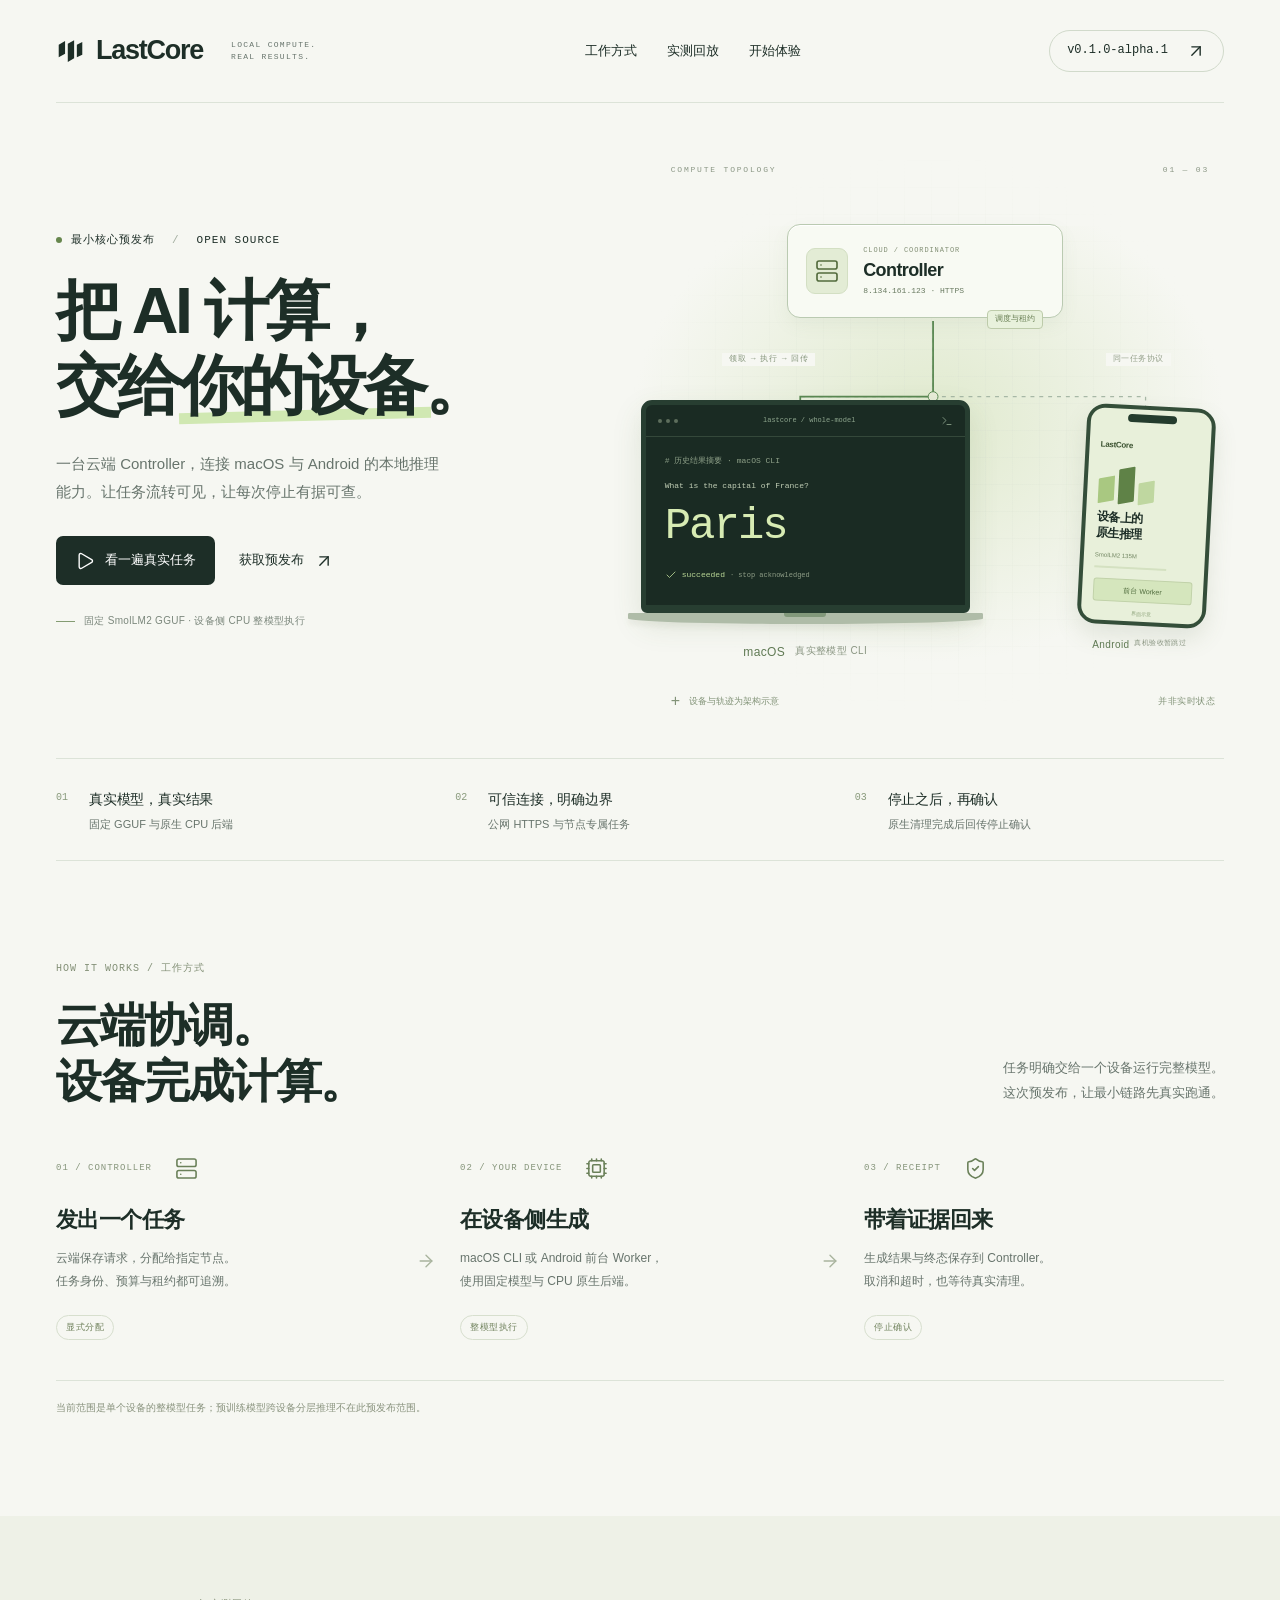
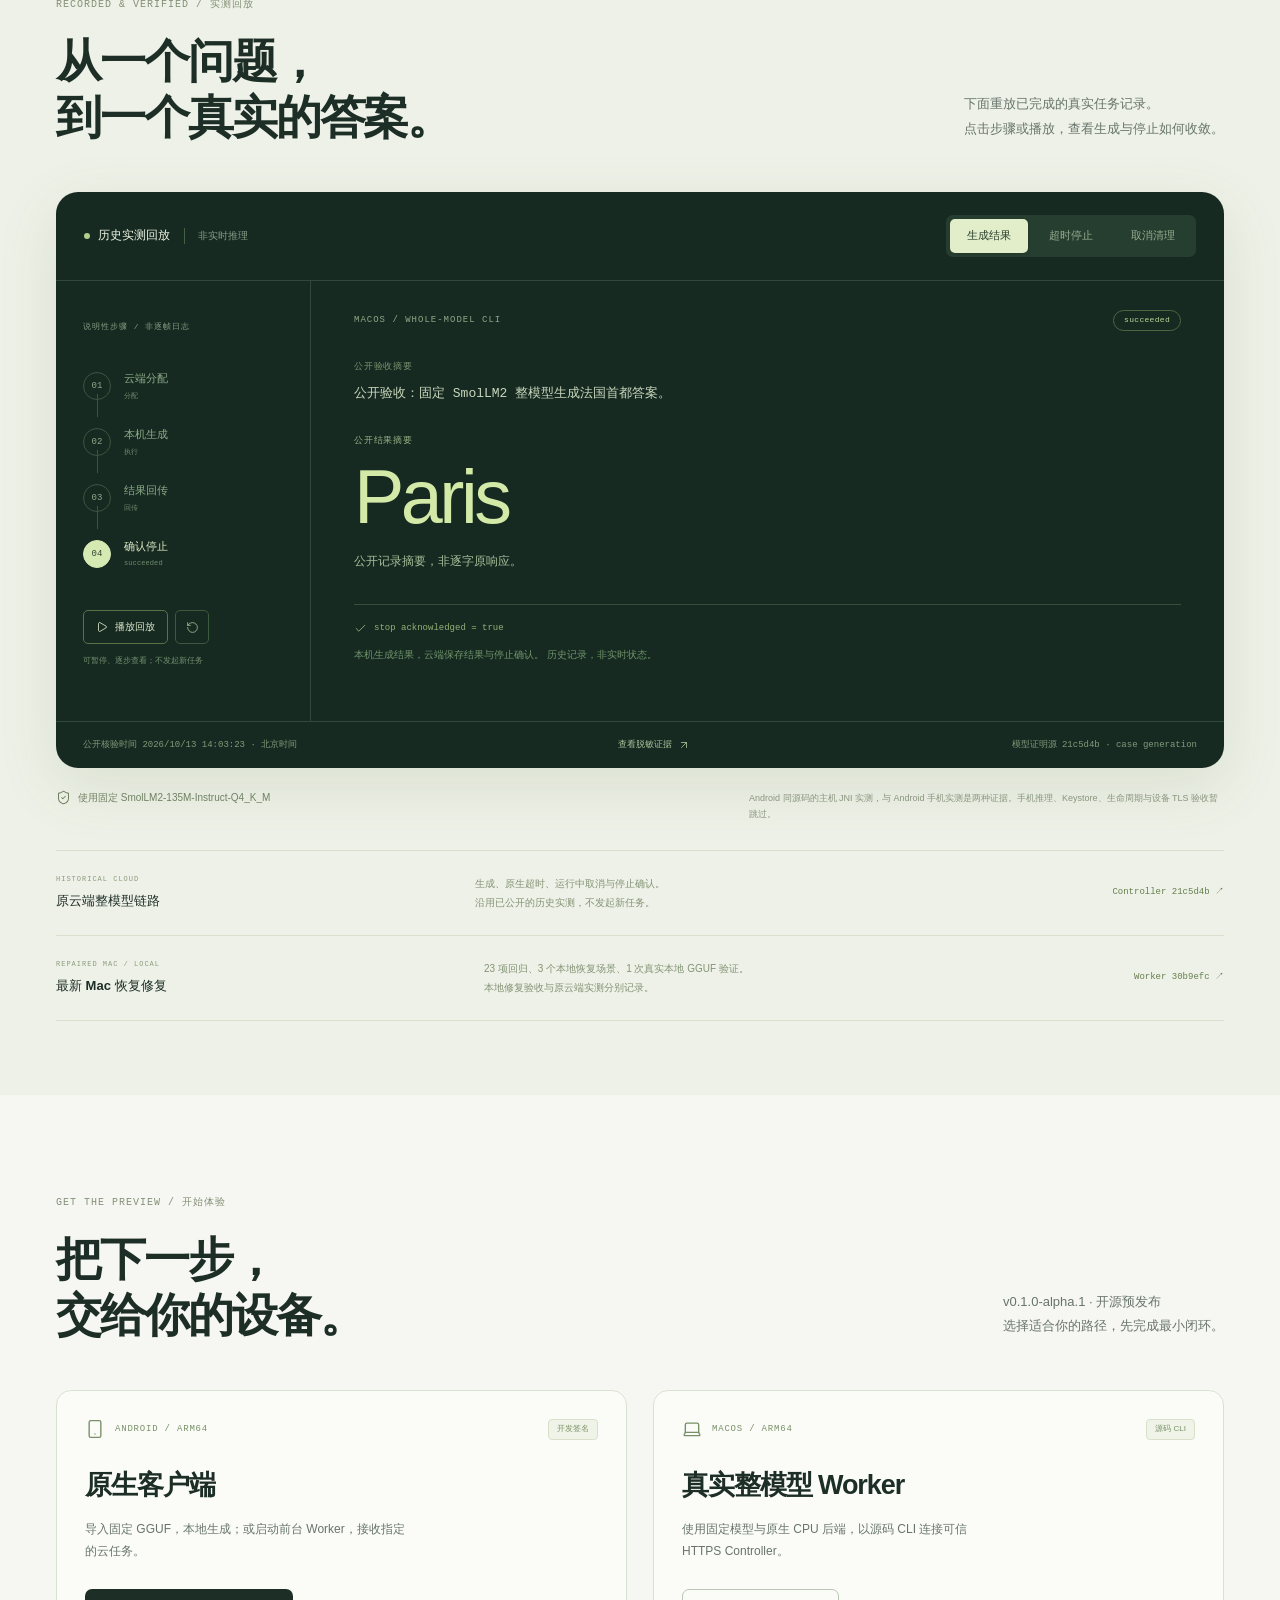
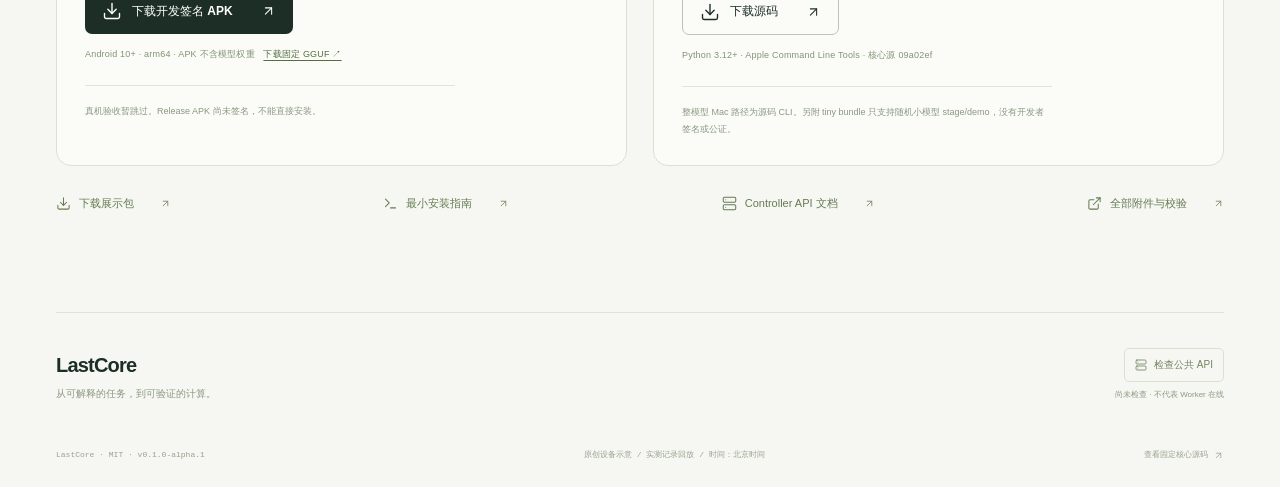
==== demo/index.html @ 40449045 "feat(demo): add portable product showcase with scoped historical replay" ====
<!doctype html>
<html lang="zh-CN"><head><meta charset="utf-8"><meta name="viewport" content="width=device-width,initial-scale=1"><meta name="theme-color" content="#f6f7f2"><meta name="description" content="LastCore 最小核心预发布：云端 Controller，连接 macOS 与 Android 本地推理。查看真实 GGUF 任务历史回放、验收范围和下载。"><link rel="icon" href="assets/favicon.svg" type="image/svg+xml"><title>LastCore — 把 AI 计算，交给你的设备。</title><link rel="stylesheet" href="styles.css"><script src="evidence.js" defer></script><script src="app.js" defer></script></head>
<body><a class="skip-link" href="#main">跳到主要内容</a>
<header class="site-header wrap"><a class="brand" href="#overview" aria-label="LastCore 首页"><svg class="brand-mark" viewBox="0 0 32 32" aria-hidden="true"><path d="M3 23V9l7-4v14l-7 4Zm10 5V8l7-4v20l-7 4Zm10-5V9l6-3v14l-6 3Z" fill="currentColor"/></svg><strong>LastCore</strong><span class="brand-caption">LOCAL COMPUTE. REAL RESULTS.</span></a><nav aria-label="主导航"><a href="#flow">工作方式</a><a href="#replay">实测回放</a><a href="#download">开始体验</a></nav><a class="nav-release" href="https://github.com/7onytang/LastCore/releases/tag/v0.1.0-alpha.1" target="_blank" rel="noopener">v0.1.0-alpha.1 <svg aria-hidden="true" focusable="false" class="icon "
  xmlns="http://www.w3.org/2000/svg"
  width="24"
  height="24"
  viewBox="0 0 24 24"
  fill="none"
  stroke="currentColor"
  stroke-width="2"
  stroke-linecap="round"
  stroke-linejoin="round"
>
  <path d="M7 7h10v10" />
  <path d="M7 17 17 7" />
</svg>
</a></header>
<main id="main">
<section class="hero wrap" id="overview"><div class="hero-copy"><div class="eyebrow"><span class="status-dot"></span> 最小核心预发布 <span class="eyebrow-slash">/</span> OPEN SOURCE</div><h1>把 AI 计算，<br>交给<span class="word-accent">你的设备<span class="accent-line"></span></span>。</h1><p class="hero-intro">一台云端 Controller，连接 macOS 与 Android 的本地推理能力。让任务流转可见，让每次停止有据可查。</p><div class="hero-actions"><a class="button primary" href="#replay"><svg aria-hidden="true" focusable="false" class="icon "
  xmlns="http://www.w3.org/2000/svg"
  width="24"
  height="24"
  viewBox="0 0 24 24"
  fill="none"
  stroke="currentColor"
  stroke-width="2"
  stroke-linecap="round"
  stroke-linejoin="round"
>
  <path d="M5 5a2 2 0 0 1 3.008-1.728l11.997 6.998a2 2 0 0 1 .003 3.458l-12 7A2 2 0 0 1 5 19z" />
</svg>
 看一遍真实任务</a><a class="button text-button" href="#download">获取预发布 <svg aria-hidden="true" focusable="false" class="icon "
  xmlns="http://www.w3.org/2000/svg"
  width="24"
  height="24"
  viewBox="0 0 24 24"
  fill="none"
  stroke="currentColor"
  stroke-width="2"
  stroke-linecap="round"
  stroke-linejoin="round"
>
  <path d="M7 7h10v10" />
  <path d="M7 17 17 7" />
</svg>
</a></div><div class="hero-note"><span class="tiny-line"></span> 固定 SmolLM2 GGUF · 设备侧 CPU 整模型执行</div></div>
<div class="compute-visual" role="img" aria-label="架构示意：云端Controller把整模型任务交给Mac或Android设备，设备生成结果并回传。Android画面是示意，真机验收暂跳过。"><div class="visual-grid"></div><div class="visual-topline"><span>COMPUTE TOPOLOGY</span><span>01 — 03</span></div><svg class="routes" viewBox="0 0 600 510" aria-hidden="true"><path d="M304 139V216H169V287M304 216H520V286" fill="none" stroke="#a7b8a6" stroke-width="1.3" stroke-dasharray="4 5"/><path class="route-highlight" d="M304 139V216H169V287" fill="none" stroke="#5a8852" stroke-width="1.8"/><circle cx="304" cy="216" r="5" fill="#e8ecd9" stroke="#5a8852"/><circle cx="169" cy="284" r="4" fill="#5a8852"/><circle cx="520" cy="284" r="4" fill="#a7b8a6"/></svg>
<div class="controller-device"><div class="controller-icon"><svg aria-hidden="true" focusable="false" class="icon "
  xmlns="http://www.w3.org/2000/svg"
  width="24"
  height="24"
  viewBox="0 0 24 24"
  fill="none"
  stroke="currentColor"
  stroke-width="2"
  stroke-linecap="round"
  stroke-linejoin="round"
>
  <rect width="20" height="8" x="2" y="2" rx="2" ry="2" />
  <rect width="20" height="8" x="2" y="14" rx="2" ry="2" />
  <line x1="6" x2="6.01" y1="6" y2="6" />
  <line x1="6" x2="6.01" y1="18" y2="18" />
</svg>
</div><div><span class="device-overline">CLOUD / COORDINATOR</span><strong>Controller</strong><span class="controller-address">8.134.161.123 · HTTPS</span></div><span class="device-chip">调度与租约</span></div>
<div class="route-label route-first">领取 → 执行 → 回传</div><div class="route-label route-second">同一任务协议</div>
<div class="mac-device"><div class="mac-screen"><div class="window-bar"><span class="window-dots"><b></b><b></b><b></b></span><span>lastcore / whole-model</span><svg aria-hidden="true" focusable="false" class="icon "
  xmlns="http://www.w3.org/2000/svg"
  width="24"
  height="24"
  viewBox="0 0 24 24"
  fill="none"
  stroke="currentColor"
  stroke-width="2"
  stroke-linecap="round"
  stroke-linejoin="round"
>
  <path d="M12 19h8" />
  <path d="m4 17 6-6-6-6" />
</svg>
</div><div class="terminal-body"><div class="terminal-comment"># 历史结果摘要 · macOS CLI</div><div class="terminal-prompt">What is the capital of France?</div><div class="terminal-result">Paris</div><div class="terminal-success"><svg aria-hidden="true" focusable="false" class="icon "
  xmlns="http://www.w3.org/2000/svg"
  width="24"
  height="24"
  viewBox="0 0 24 24"
  fill="none"
  stroke="currentColor"
  stroke-width="2"
  stroke-linecap="round"
  stroke-linejoin="round"
>
  <path d="M20 6 9 17l-5-5" />
</svg>
 succeeded <span>· stop acknowledged</span></div></div></div><div class="mac-base"><div></div></div><div class="device-caption">macOS <span>真实整模型 CLI</span></div></div>
<div class="phone-device"><div class="phone-notch"></div><div class="phone-screen"><span class="phone-mini-brand">LastCore</span><div class="phone-art"><span></span><span></span><span></span></div><strong>设备上的<br>原生推理</strong><div class="phone-model">SmolLM2 135M</div><div class="phone-model-line"></div><div class="phone-action">前台 Worker</div><span class="phone-footnote">界面示意</span></div><div class="device-caption">Android <span>真机验收暂跳过</span></div></div>
<div class="visual-caption"><span class="caption-cross">+</span> 设备与轨迹为架构示意 <span>并非实时状态</span></div></div></section>
<section class="proof-strip wrap" aria-label="核心能力"><div><span class="proof-number">01</span><div><strong>真实模型，真实结果</strong><p>固定 GGUF 与原生 CPU 后端</p></div></div><div><span class="proof-number">02</span><div><strong>可信连接，明确边界</strong><p>公网 HTTPS 与节点专属任务</p></div></div><div><span class="proof-number">03</span><div><strong>停止之后，再确认</strong><p>原生清理完成后回传停止确认</p></div></div></section>
<section class="flow-section wrap section-space" id="flow"><div class="section-heading"><div><span class="eyebrow muted">HOW IT WORKS / 工作方式</span><h2>云端协调。<br>设备完成计算。</h2></div><p>任务明确交给一个设备运行完整模型。<br>这次预发布，让最小链路先真实跑通。</p></div><div class="flow-path"><article><div class="step-top"><span>01 / CONTROLLER</span><svg aria-hidden="true" focusable="false" class="icon "
  xmlns="http://www.w3.org/2000/svg"
  width="24"
  height="24"
  viewBox="0 0 24 24"
  fill="none"
  stroke="currentColor"
  stroke-width="2"
  stroke-linecap="round"
  stroke-linejoin="round"
>
  <rect width="20" height="8" x="2" y="2" rx="2" ry="2" />
  <rect width="20" height="8" x="2" y="14" rx="2" ry="2" />
  <line x1="6" x2="6.01" y1="6" y2="6" />
  <line x1="6" x2="6.01" y1="18" y2="18" />
</svg>
</div><h3>发出一个任务</h3><p>云端保存请求，分配给指定节点。<br>任务身份、预算与租约都可追溯。</p><span class="flow-tag">显式分配</span></article><span class="flow-arrow"><svg aria-hidden="true" focusable="false" class="icon "
  xmlns="http://www.w3.org/2000/svg"
  width="24"
  height="24"
  viewBox="0 0 24 24"
  fill="none"
  stroke="currentColor"
  stroke-width="2"
  stroke-linecap="round"
  stroke-linejoin="round"
>
  <path d="M5 12h14" />
  <path d="m12 5 7 7-7 7" />
</svg>
</span><article><div class="step-top"><span>02 / YOUR DEVICE</span><svg aria-hidden="true" focusable="false" class="icon "
  xmlns="http://www.w3.org/2000/svg"
  width="24"
  height="24"
  viewBox="0 0 24 24"
  fill="none"
  stroke="currentColor"
  stroke-width="2"
  stroke-linecap="round"
  stroke-linejoin="round"
>
  <path d="M12 20v2" />
  <path d="M12 2v2" />
  <path d="M17 20v2" />
  <path d="M17 2v2" />
  <path d="M2 12h2" />
  <path d="M2 17h2" />
  <path d="M2 7h2" />
  <path d="M20 12h2" />
  <path d="M20 17h2" />
  <path d="M20 7h2" />
  <path d="M7 20v2" />
  <path d="M7 2v2" />
  <rect x="4" y="4" width="16" height="16" rx="2" />
  <rect x="8" y="8" width="8" height="8" rx="1" />
</svg>
</div><h3>在设备侧生成</h3><p>macOS CLI 或 Android 前台 Worker，<br>使用固定模型与 CPU 原生后端。</p><span class="flow-tag">整模型执行</span></article><span class="flow-arrow"><svg aria-hidden="true" focusable="false" class="icon "
  xmlns="http://www.w3.org/2000/svg"
  width="24"
  height="24"
  viewBox="0 0 24 24"
  fill="none"
  stroke="currentColor"
  stroke-width="2"
  stroke-linecap="round"
  stroke-linejoin="round"
>
  <path d="M5 12h14" />
  <path d="m12 5 7 7-7 7" />
</svg>
</span><article><div class="step-top"><span>03 / RECEIPT</span><svg aria-hidden="true" focusable="false" class="icon "
  xmlns="http://www.w3.org/2000/svg"
  width="24"
  height="24"
  viewBox="0 0 24 24"
  fill="none"
  stroke="currentColor"
  stroke-width="2"
  stroke-linecap="round"
  stroke-linejoin="round"
>
  <path d="M20 13c0 5-3.5 7.5-7.66 8.95a1 1 0 0 1-.67-.01C7.5 20.5 4 18 4 13V6a1 1 0 0 1 1-1c2 0 4.5-1.2 6.24-2.72a1.17 1.17 0 0 1 1.52 0C14.51 3.81 17 5 19 5a1 1 0 0 1 1 1z" />
  <path d="m9 12 2 2 4-4" />
</svg>
</div><h3>带着证据回来</h3><p>生成结果与终态保存到 Controller。<br>取消和超时，也等待真实清理。</p><span class="flow-tag">停止确认</span></article></div><p class="scope-note">当前范围是单个设备的整模型任务；预训练模型跨设备分层推理不在此预发布范围。</p></section>
<section class="replay-section section-space" id="replay"><div class="wrap"><div class="section-heading"><div><span class="eyebrow muted">RECORDED & VERIFIED / 实测回放</span><h2>从一个问题，<br>到一个真实的答案。</h2></div><p>下面重放已完成的真实任务记录。<br>点击步骤或播放，查看生成与停止如何收敛。</p></div><div class="replay-shell"><div class="replay-top"><div class="history-label"><span class="status-dot"></span> 历史实测回放 <span>非实时推理</span></div><div class="replay-tabs" role="tablist" aria-label="实测场景"><button id="tab-generation" role="tab" aria-selected="true" aria-controls="replay-panel" data-case="generation">生成结果</button><button id="tab-timeout" role="tab" aria-selected="false" aria-controls="replay-panel" data-case="timeout">超时停止</button><button id="tab-cancel" role="tab" aria-selected="false" aria-controls="replay-panel" data-case="cancel">取消清理</button></div></div><div class="replay-layout" id="replay-panel" role="tabpanel" aria-labelledby="tab-generation"><div class="replay-sidebar"><span class="small-label">说明性步骤 / 非逐帧日志</span><ol class="replay-steps" id="replay-steps"></ol><div class="play-controls"><button id="play-replay" class="play-button"><svg aria-hidden="true" focusable="false" class="icon "
  xmlns="http://www.w3.org/2000/svg"
  width="24"
  height="24"
  viewBox="0 0 24 24"
  fill="none"
  stroke="currentColor"
  stroke-width="2"
  stroke-linecap="round"
  stroke-linejoin="round"
>
  <path d="M5 5a2 2 0 0 1 3.008-1.728l11.997 6.998a2 2 0 0 1 .003 3.458l-12 7A2 2 0 0 1 5 19z" />
</svg>
<span>播放回放</span></button><button id="reset-replay" class="reset-button" aria-label="重置回放"><svg aria-hidden="true" focusable="false" class="icon "
  xmlns="http://www.w3.org/2000/svg"
  width="24"
  height="24"
  viewBox="0 0 24 24"
  fill="none"
  stroke="currentColor"
  stroke-width="2"
  stroke-linecap="round"
  stroke-linejoin="round"
>
  <path d="M3 12a9 9 0 1 0 9-9 9.75 9.75 0 0 0-6.74 2.74L3 8" />
  <path d="M3 3v5h5" />
</svg>
</button></div><span class="play-note">可暂停、逐步查看；不发起新任务</span></div><div class="replay-output"><div class="output-top"><span id="replay-platform">MACOS / WHOLE-MODEL CLI</span><span id="replay-state" class="result-state">succeeded</span></div><div class="prompt-label">公开验收摘要</div><p id="replay-prompt" class="replay-prompt"></p><div class="result-label" id="result-label">结果已保存</div><div class="result-word" id="replay-result">Paris.</div><p class="result-quote" id="replay-quote"></p><div class="receipt-line"><span><svg aria-hidden="true" focusable="false" class="icon "
  xmlns="http://www.w3.org/2000/svg"
  width="24"
  height="24"
  viewBox="0 0 24 24"
  fill="none"
  stroke="currentColor"
  stroke-width="2"
  stroke-linecap="round"
  stroke-linejoin="round"
>
  <path d="M20 6 9 17l-5-5" />
</svg>
 <b id="replay-receipt">stop acknowledged = true</b></span><span id="replay-elapsed"></span></div><div class="replay-stage-note" id="replay-stage-note" aria-live="polite"></div></div></div><div class="replay-footer"><span id="replay-time"></span><a id="evidence-link" href="evidence.json" target="_blank" rel="noopener">查看脱敏证据 <svg aria-hidden="true" focusable="false" class="icon "
  xmlns="http://www.w3.org/2000/svg"
  width="24"
  height="24"
  viewBox="0 0 24 24"
  fill="none"
  stroke="currentColor"
  stroke-width="2"
  stroke-linecap="round"
  stroke-linejoin="round"
>
  <path d="M7 7h10v10" />
  <path d="M7 17 17 7" />
</svg>
</a><span id="replay-source"></span></div></div><div class="evidence-footnote"><span><svg aria-hidden="true" focusable="false" class="icon "
  xmlns="http://www.w3.org/2000/svg"
  width="24"
  height="24"
  viewBox="0 0 24 24"
  fill="none"
  stroke="currentColor"
  stroke-width="2"
  stroke-linecap="round"
  stroke-linejoin="round"
>
  <path d="M20 13c0 5-3.5 7.5-7.66 8.95a1 1 0 0 1-.67-.01C7.5 20.5 4 18 4 13V6a1 1 0 0 1 1-1c2 0 4.5-1.2 6.24-2.72a1.17 1.17 0 0 1 1.52 0C14.51 3.81 17 5 19 5a1 1 0 0 1 1 1z" />
  <path d="m9 12 2 2 4-4" />
</svg>
 使用固定 SmolLM2-135M-Instruct-Q4_K_M</span><p>Android 同源码的主机 JNI 实测，与 Android 手机实测是两种证据。手机推理、Keystore、生命周期与设备 TLS 验收暂跳过。</p></div><div class="verification-matrix" aria-label="不同来源的验证范围"><article><div class="verification-title"><span>HISTORICAL CLOUD</span><strong>原云端整模型链路</strong></div><p>生成、原生超时、运行中取消与停止确认。<br>沿用已公开的历史实测，不发起新任务。</p><a href="https://github.com/7onytang/LastCore/releases/download/v0.1.0-alpha.1/ACCEPTANCE.txt" target="_blank" rel="noopener">Controller 21c5d4b ↗</a></article><article><div class="verification-title"><span>REPAIRED MAC / LOCAL</span><strong>最新 Mac 恢复修复</strong></div><p>23 项回归、3 个本地恢复场景、1 次真实本地 GGUF 验证。<br>本地修复验收与原云端实测分别记录。</p><a href="https://github.com/7onytang/LastCore/blob/09a02efa3569057d7a5ed0b2df5b817c13e77bb5/submission/evidence/mac-worker-30b9efc-local.json" target="_blank" rel="noopener">Worker 30b9efc ↗</a></article></div></div></section>
<section class="download-section wrap section-space" id="download"><div class="section-heading"><div><span class="eyebrow muted">GET THE PREVIEW / 开始体验</span><h2>把下一步，<br>交给你的设备。</h2></div><p>v0.1.0-alpha.1 · 开源预发布<br>选择适合你的路径，先完成最小闭环。</p></div><div class="download-grid"><article class="download-card"><div class="download-platform"><svg aria-hidden="true" focusable="false" class="icon "
  xmlns="http://www.w3.org/2000/svg"
  width="24"
  height="24"
  viewBox="0 0 24 24"
  fill="none"
  stroke="currentColor"
  stroke-width="2"
  stroke-linecap="round"
  stroke-linejoin="round"
>
  <rect width="14" height="20" x="5" y="2" rx="2" ry="2" />
  <path d="M12 18h.01" />
</svg>
<span>ANDROID / ARM64</span><span class="preview-tag">开发签名</span></div><h3>原生客户端</h3><p>导入固定 GGUF，本地生成；或启动前台 Worker，接收指定的云任务。</p><a class="button primary download-cta" href="https://github.com/7onytang/LastCore/releases/download/v0.1.0-alpha.1/lastcore-android-arm64-debug-64af2e2.apk"><svg aria-hidden="true" focusable="false" class="icon "
  xmlns="http://www.w3.org/2000/svg"
  width="24"
  height="24"
  viewBox="0 0 24 24"
  fill="none"
  stroke="currentColor"
  stroke-width="2"
  stroke-linecap="round"
  stroke-linejoin="round"
>
  <path d="M12 15V3" />
  <path d="M21 15v4a2 2 0 0 1-2 2H5a2 2 0 0 1-2-2v-4" />
  <path d="m7 10 5 5 5-5" />
</svg>
 下载开发签名 APK <svg aria-hidden="true" focusable="false" class="icon "
  xmlns="http://www.w3.org/2000/svg"
  width="24"
  height="24"
  viewBox="0 0 24 24"
  fill="none"
  stroke="currentColor"
  stroke-width="2"
  stroke-linecap="round"
  stroke-linejoin="round"
>
  <path d="M7 7h10v10" />
  <path d="M7 17 17 7" />
</svg>
</a><div class="download-detail">Android 10+ · arm64 · APK 不含模型权重 <a class="model-link" href="https://huggingface.co/lmstudio-community/SmolLM2-135M-Instruct-GGUF/resolve/04f7f8a05a8e4bc208e88d11e8c9122be36c2f9b/SmolLM2-135M-Instruct-Q4_K_M.gguf">下载固定 GGUF ↗</a></div><div class="boundary-note">真机验收暂跳过。Release APK 尚未签名，不能直接安装。</div></article><article class="download-card"><div class="download-platform"><svg aria-hidden="true" focusable="false" class="icon "
  xmlns="http://www.w3.org/2000/svg"
  width="24"
  height="24"
  viewBox="0 0 24 24"
  fill="none"
  stroke="currentColor"
  stroke-width="2"
  stroke-linecap="round"
  stroke-linejoin="round"
>
  <path d="M18 5a2 2 0 0 1 2 2v8.526a2 2 0 0 0 .212.897l1.068 2.127a1 1 0 0 1-.9 1.45H3.62a1 1 0 0 1-.9-1.45l1.068-2.127A2 2 0 0 0 4 15.526V7a2 2 0 0 1 2-2z" />
  <path d="M20.054 15.987H3.946" />
</svg>
<span>MACOS / ARM64</span><span class="preview-tag">源码 CLI</span></div><h3>真实整模型 Worker</h3><p>使用固定模型与原生 CPU 后端，以源码 CLI 连接可信 HTTPS Controller。</p><a class="button outline download-cta" href="https://github.com/7onytang/LastCore/archive/09a02efa3569057d7a5ed0b2df5b817c13e77bb5.tar.gz"><svg aria-hidden="true" focusable="false" class="icon "
  xmlns="http://www.w3.org/2000/svg"
  width="24"
  height="24"
  viewBox="0 0 24 24"
  fill="none"
  stroke="currentColor"
  stroke-width="2"
  stroke-linecap="round"
  stroke-linejoin="round"
>
  <path d="M12 15V3" />
  <path d="M21 15v4a2 2 0 0 1-2 2H5a2 2 0 0 1-2-2v-4" />
  <path d="m7 10 5 5 5-5" />
</svg>
 下载源码 <svg aria-hidden="true" focusable="false" class="icon "
  xmlns="http://www.w3.org/2000/svg"
  width="24"
  height="24"
  viewBox="0 0 24 24"
  fill="none"
  stroke="currentColor"
  stroke-width="2"
  stroke-linecap="round"
  stroke-linejoin="round"
>
  <path d="M7 7h10v10" />
  <path d="M7 17 17 7" />
</svg>
</a><div class="download-detail">Python 3.12+ · Apple Command Line Tools · 核心源 09a02ef</div><div class="boundary-note">整模型 Mac 路径为源码 CLI。另附 tiny bundle 只支持随机小模型 stage/demo，没有开发者签名或公证。</div></article></div><div class="resource-row"><a href="https://8.134.161.123/demo/lastcore-demo-kit.zip"><svg aria-hidden="true" focusable="false" class="icon"
  xmlns="http://www.w3.org/2000/svg"
  width="24"
  height="24"
  viewBox="0 0 24 24"
  fill="none"
  stroke="currentColor"
  stroke-width="2"
  stroke-linecap="round"
  stroke-linejoin="round"
>
  <path d="M12 15V3" />
  <path d="M21 15v4a2 2 0 0 1-2 2H5a2 2 0 0 1-2-2v-4" />
  <path d="m7 10 5 5 5-5" />
</svg>
 下载展示包 <svg aria-hidden="true" focusable="false" class="icon"
  xmlns="http://www.w3.org/2000/svg"
  width="24"
  height="24"
  viewBox="0 0 24 24"
  fill="none"
  stroke="currentColor"
  stroke-width="2"
  stroke-linecap="round"
  stroke-linejoin="round"
>
  <path d="M7 7h10v10" />
  <path d="M7 17 17 7" />
</svg>
</a><a href="https://github.com/7onytang/LastCore/releases/download/v0.1.0-alpha.1/QUICKSTART.txt" target="_blank" rel="noopener"><svg aria-hidden="true" focusable="false" class="icon "
  xmlns="http://www.w3.org/2000/svg"
  width="24"
  height="24"
  viewBox="0 0 24 24"
  fill="none"
  stroke="currentColor"
  stroke-width="2"
  stroke-linecap="round"
  stroke-linejoin="round"
>
  <path d="M12 19h8" />
  <path d="m4 17 6-6-6-6" />
</svg>
 最小安装指南 <svg aria-hidden="true" focusable="false" class="icon "
  xmlns="http://www.w3.org/2000/svg"
  width="24"
  height="24"
  viewBox="0 0 24 24"
  fill="none"
  stroke="currentColor"
  stroke-width="2"
  stroke-linecap="round"
  stroke-linejoin="round"
>
  <path d="M7 7h10v10" />
  <path d="M7 17 17 7" />
</svg>
</a><a href="https://8.134.161.123/docs" target="_blank" rel="noopener"><svg aria-hidden="true" focusable="false" class="icon "
  xmlns="http://www.w3.org/2000/svg"
  width="24"
  height="24"
  viewBox="0 0 24 24"
  fill="none"
  stroke="currentColor"
  stroke-width="2"
  stroke-linecap="round"
  stroke-linejoin="round"
>
  <rect width="20" height="8" x="2" y="2" rx="2" ry="2" />
  <rect width="20" height="8" x="2" y="14" rx="2" ry="2" />
  <line x1="6" x2="6.01" y1="6" y2="6" />
  <line x1="6" x2="6.01" y1="18" y2="18" />
</svg>
 Controller API 文档 <svg aria-hidden="true" focusable="false" class="icon "
  xmlns="http://www.w3.org/2000/svg"
  width="24"
  height="24"
  viewBox="0 0 24 24"
  fill="none"
  stroke="currentColor"
  stroke-width="2"
  stroke-linecap="round"
  stroke-linejoin="round"
>
  <path d="M7 7h10v10" />
  <path d="M7 17 17 7" />
</svg>
</a><a href="https://github.com/7onytang/LastCore/releases/tag/v0.1.0-alpha.1" target="_blank" rel="noopener"><svg aria-hidden="true" focusable="false" class="icon "
  xmlns="http://www.w3.org/2000/svg"
  width="24"
  height="24"
  viewBox="0 0 24 24"
  fill="none"
  stroke="currentColor"
  stroke-width="2"
  stroke-linecap="round"
  stroke-linejoin="round"
>
  <path d="M15 3h6v6" />
  <path d="M10 14 21 3" />
  <path d="M18 13v6a2 2 0 0 1-2 2H5a2 2 0 0 1-2-2V8a2 2 0 0 1 2-2h6" />
</svg>
 全部附件与校验 <svg aria-hidden="true" focusable="false" class="icon "
  xmlns="http://www.w3.org/2000/svg"
  width="24"
  height="24"
  viewBox="0 0 24 24"
  fill="none"
  stroke="currentColor"
  stroke-width="2"
  stroke-linecap="round"
  stroke-linejoin="round"
>
  <path d="M7 7h10v10" />
  <path d="M7 17 17 7" />
</svg>
</a></div></section>
<section class="closing wrap"><div class="closing-brand">LastCore<span>从可解释的任务，到可验证的计算。</span></div><div class="service-check"><button id="check-health"><svg aria-hidden="true" focusable="false" class="icon "
  xmlns="http://www.w3.org/2000/svg"
  width="24"
  height="24"
  viewBox="0 0 24 24"
  fill="none"
  stroke="currentColor"
  stroke-width="2"
  stroke-linecap="round"
  stroke-linejoin="round"
>
  <rect width="20" height="8" x="2" y="2" rx="2" ry="2" />
  <rect width="20" height="8" x="2" y="14" rx="2" ry="2" />
  <line x1="6" x2="6.01" y1="6" y2="6" />
  <line x1="6" x2="6.01" y1="18" y2="18" />
</svg>
 检查公共 API</button><span id="health-state" aria-live="polite">尚未检查 · 不代表 Worker 在线</span></div></section>
</main><footer class="wrap site-footer"><span>LastCore · MIT · v0.1.0-alpha.1</span><span>原创设备示意 / 实测记录回放 / 时间：北京时间</span><a href="https://github.com/7onytang/LastCore/tree/09a02efa3569057d7a5ed0b2df5b817c13e77bb5" target="_blank" rel="noopener">查看固定核心源码 <svg aria-hidden="true" focusable="false" class="icon "
  xmlns="http://www.w3.org/2000/svg"
  width="24"
  height="24"
  viewBox="0 0 24 24"
  fill="none"
  stroke="currentColor"
  stroke-width="2"
  stroke-linecap="round"
  stroke-linejoin="round"
>
  <path d="M7 7h10v10" />
  <path d="M7 17 17 7" />
</svg>
</a></footer>
</body></html>
---- demo/styles.css ----
:root{--paper:#f6f7f2;--white:#fff;--ink:#1d2e27;--muted:#67746c;--line:#dce3d8;--green:#d7ecb4;--leaf:#5a7846;--dark:#172a22;--radius:22px;--sans:Inter,"Helvetica Neue","PingFang SC","Microsoft YaHei",sans-serif;--mono:"SFMono-Regular",Consolas,monospace}*{box-sizing:border-box}html{scroll-behavior:smooth;scroll-padding-top:28px}body{margin:0;background:var(--paper);color:var(--ink);font-family:var(--sans);font-size:16px;line-height:1.6;-webkit-font-smoothing:antialiased}a{color:inherit;text-decoration:none}button{font:inherit;color:inherit;cursor:pointer}button,a{-webkit-tap-highlight-color:transparent}button:disabled{cursor:default;opacity:.4}a:focus-visible,button:focus-visible{outline:3px solid #73964d;outline-offset:5px}svg.icon{width:20px;height:20px;stroke-width:1.65;vertical-align:middle;flex-shrink:0}button{background:none;border:0}h1,h2,h3,p{margin:0}h1,h2,h3{line-height:1.15}h1{font-size:clamp(42px,5.05vw,73px);letter-spacing:-.055em;font-weight:650}h2{font-size:clamp(32px,3.6vw,47px);letter-spacing:-.045em;font-weight:620;line-height:1.22}h3{font-size:25px;font-weight:600;letter-spacing:-.04em}.wrap{max-width:1240px;margin-inline:auto;width:calc(100% - 112px)}.site-header{height:103px;display:flex;align-items:center;justify-content:space-between;gap:28px;border-bottom:1px solid var(--line)}.brand{display:flex;align-items:center;gap:11px}.brand strong{font-size:27px;letter-spacing:-1.25px}.brand-mark{width:29px;height:32px}.brand-caption{font-family:var(--mono);font-size:8px;letter-spacing:1.3px;margin-left:17px;color:var(--muted);width:105px;line-height:1.55}nav{display:flex;gap:30px;font-size:13px;font-weight:550}nav a{transition:color .2s}nav a:hover{color:var(--leaf)}.nav-release{border:1px solid #d1dacb;border-radius:50px;display:flex;align-items:center;gap:18px;padding:10px 17px;font-size:12px;font-family:var(--mono)}.hero{padding-top:57px;padding-bottom:48px;display:grid;grid-template-columns:1fr 1.04fr;align-items:center;gap:18px;min-height:610px}.hero-copy{padding-bottom:9px;position:relative;z-index:2}.eyebrow{display:flex;align-items:center;gap:9px;font-family:var(--mono);font-size:11px;letter-spacing:1px;font-weight:500;margin-bottom:25px}.eyebrow-slash{color:#a3aea0;padding:0 8px}.status-dot{width:6px;height:6px;border-radius:50%;background:#66864d;display:inline-block;flex-shrink:0}.hero h1{white-space:nowrap}.word-accent{position:relative;display:inline-block}.accent-line{position:absolute;background:#d0e8b2;height:11px;bottom:2px;left:0;right:-6px;z-index:-1;transform:rotate(-1.5deg)}.hero-intro{color:var(--muted);font-size:15px;line-height:1.85;max-width:390px;margin-top:27px}.hero-actions{display:flex;gap:12px;align-items:center;margin-top:31px}.button{border-radius:7px;padding:14px 19px;min-height:49px;display:inline-flex;align-items:center;justify-content:center;gap:10px;font-size:13px;font-weight:550;transition:background .2s,transform .2s}.button:hover{transform:translateY(-2px)}.primary{background:var(--ink);color:#fff}.primary:hover{background:#34533f}.text-button{padding-inline:12px}.text-button:hover{background:#e9eee2}.outline{border:1px solid #b9c6b3;background:transparent}.outline:hover{background:#e7eddf}.hero-note{display:flex;align-items:center;gap:9px;font-size:10px;letter-spacing:.3px;color:#7b877c;margin-top:28px}.tiny-line{width:19px;height:1px;background:#849c73}.compute-visual{height:503px;position:relative;isolation:isolate;margin-left:-4px}.visual-grid{position:absolute;inset:0;background-image:linear-gradient(#dbe2d442 1px,transparent 1px),linear-gradient(90deg,#dbe2d442 1px,transparent 1px);background-size:27px 27px;mask-image:radial-gradient(ellipse,#000 15%,transparent 72%);z-index:-2}.compute-visual:before{content:"";position:absolute;inset:12% 0 9%;background:radial-gradient(ellipse at 50% 45%,#e0eace 0,transparent 71%);z-index:-3}.visual-topline{position:absolute;top:4px;left:37px;right:15px;display:flex;justify-content:space-between;font-family:var(--mono);color:#8b9785;letter-spacing:1.8px;font-size:8px}.routes{position:absolute;inset:0;width:100%;height:100%;overflow:visible}.controller-device{position:absolute;top:64px;left:26%;width:276px;min-height:94px;border:1px solid #bacab1;background:#f8faf3;box-shadow:0 7px 18px #6f876712,0 1px 1px #fff inset;border-radius:13px;display:flex;align-items:center;gap:15px;padding:15px 18px}.controller-device strong{display:block;font-size:18px;letter-spacing:-.6px;line-height:1.6}.controller-icon{display:grid;place-items:center;width:42px;height:46px;background:#e3ecd5;border:1px solid #d3dfc3;border-radius:9px}.controller-icon .icon{width:24px;height:24px;color:#536b3d}.device-overline{display:block;font-family:var(--mono);font-size:7px;letter-spacing:.9px;color:#839076}.controller-address{font-family:var(--mono);font-size:8px;color:#687960;display:block;white-space:nowrap}.device-chip{position:absolute;bottom:-12px;right:19px;display:block;border:1px solid #bdcbaa;border-radius:4px;background:#e8f1dc;color:#677e52;font-size:8px;padding:2px 7px}.route-label{position:absolute;top:193px;background:var(--paper);padding:0 7px;color:#87977d;font-size:8px;letter-spacing:.5px}.route-first{left:15%}.route-second{right:9%;color:#95a18b}.mac-device{position:absolute;top:240px;left:7px;width:329px}.mac-screen{border:5px solid #273e31;border-bottom-width:8px;border-radius:11px 11px 6px 6px;background:#1a2b23;color:#edf6e1;box-shadow:0 12px 30px #49663822;height:213px;overflow:hidden}.window-bar{height:32px;display:flex;align-items:center;justify-content:space-between;padding:0 12px;color:#8ea68e;font-family:var(--mono);font-size:7px;border-bottom:1px solid #34483a}.window-bar .icon{width:12px;height:12px}.window-dots{display:flex;gap:4px}.window-dots b{height:4px;width:4px;border-radius:50%;background:#8a9b82;opacity:.6}.terminal-body{padding:18px 19px;font-family:var(--mono)}.terminal-comment{font-size:8px;color:#8fa189}.terminal-prompt{font-size:8px;margin-top:12px;color:#c3d0b7}.terminal-result{font-size:44px;font-weight:450;line-height:1.28;letter-spacing:-2px;margin-top:5px;color:#d7ebb3}.terminal-success{color:#bbd997;font-size:8px;display:flex;align-items:center;gap:5px;margin-top:15px}.terminal-success .icon{height:12px;width:12px}.terminal-success span{font-size:7px;color:#8f9e87}.mac-base{position:relative;background:#afbca8;height:11px;margin-inline:-13px;border-radius:2px 2px 70% 70%;box-shadow:0 5px 5px #81957317}.mac-base div{width:42px;height:4px;background:#82997b;border-radius:0 0 3px 3px;margin:auto}.device-caption{display:flex;justify-content:center;gap:10px;margin-top:19px;font-size:11px;letter-spacing:.4px;color:#607a54}.device-caption span{font-size:9px;color:#8a9682}.phone-device{position:absolute;top:246px;right:13px;width:129px;height:220px;background:#243c2d;border:4px solid #344e39;border-radius:19px;box-shadow:0 11px 23px #5c704422;transform:rotate(3deg)}.phone-screen{height:100%;border-radius:14px;background:#e8f0da;overflow:hidden;padding:21px 11px 10px}.phone-notch{position:absolute;z-index:1;top:5px;left:37px;width:49px;height:8px;border-radius:7px;background:#243c2d}.phone-mini-brand{font-size:8px;letter-spacing:-.3px;font-weight:650;color:#3b5230}.phone-screen strong{font-size:12px;letter-spacing:-.5px;display:block;line-height:1.4;margin-top:7px}.phone-art{height:35px;display:flex;align-items:flex-end;gap:4px;margin-top:12px}.phone-art span{display:block;width:16px;background:#a9c881;border-radius:1px;transform:skewY(-13deg)}.phone-art span:nth-child(1){height:25px}.phone-art span:nth-child(2){height:35px;background:#5f8247}.phone-art span:nth-child(3){height:22px;background:#bfd7a0}.phone-model{font-size:6px;color:#738763;margin-top:9px}.phone-model-line{background:#d4e1c1;height:2px;width:73%;margin-top:5px}.phone-action{border:1px solid #c1d2a9;background:#d5e6bd;font-size:7px;text-align:center;padding:5px;margin-top:10px;border-radius:3px;color:#4f6b3c}.phone-footnote{display:block;font-size:5px;text-align:center;margin-top:7px;color:#8ea47b}.phone-device .device-caption{width:150px;margin-left:-15px;margin-top:15px;gap:5px;font-size:10px;white-space:nowrap;transform:rotate(-3deg)}.phone-device .device-caption span{font-size:7px}.visual-caption{position:absolute;bottom:-3px;left:40px;right:0;font-size:8px;color:#829378;display:flex;align-items:center;gap:9px}.visual-caption span:last-child{margin-left:auto;margin-right:9px;letter-spacing:.5px}.caption-cross{font-size:16px}.proof-strip{border-block:1px solid var(--line);display:grid;grid-template-columns:repeat(3,1fr);padding:27px 0;gap:30px}.proof-strip>div{display:flex;gap:21px;align-items:flex-start}.proof-number{color:#899a7c;font-family:var(--mono);font-size:10px;padding-top:4px}.proof-strip strong{font-size:14px;font-weight:550;letter-spacing:-.2px}.proof-strip p{font-size:11px;color:var(--muted);margin-top:4px}.section-space{padding-top:100px;padding-bottom:100px}.section-heading{display:flex;justify-content:space-between;align-items:flex-end;gap:36px;margin-bottom:47px}.section-heading>.eyebrow,.section-heading .eyebrow{margin-bottom:20px;font-size:10px}.section-heading>p{font-size:13px;line-height:1.9;color:var(--muted);max-width:310px;padding-bottom:4px}.muted{color:#839077}.flow-path{display:grid;grid-template-columns:1fr 44px 1fr 44px 1fr;align-items:center}.flow-path article{padding:0 18px 0 0}.step-top{display:flex;align-items:center;gap:23px;margin-bottom:27px;font-family:var(--mono);font-size:9px;letter-spacing:1px;color:#86957b}.step-top .icon{width:23px;height:23px;color:#6a8059}.flow-path h3{font-size:22px;letter-spacing:-.6px}.flow-path p{font-size:12px;line-height:1.9;color:var(--muted);margin-top:15px}.flow-tag{display:inline-block;margin-top:23px;font-size:9px;letter-spacing:.5px;color:#72845f;border:1px solid #d7dfce;border-radius:30px;padding:4px 9px}.flow-arrow{color:#a9b49e;padding-top:24px;justify-self:start}.scope-note{font-size:10px;color:#89937e;border-top:1px solid var(--line);padding-top:19px;margin-top:40px}.replay-section{background:#eef1e7;padding-top:81px;padding-bottom:74px}.replay-shell{background:var(--dark);color:#eef4e4;border-radius:var(--radius);overflow:hidden;box-shadow:0 18px 60px #536d4020}.replay-top{display:flex;justify-content:space-between;align-items:center;gap:20px;padding:23px 28px;border-bottom:1px solid #31483a}.history-label{display:flex;align-items:center;gap:8px;font-size:12px}.history-label .status-dot{background:#b0ce8e}.history-label>span:last-child{color:#859e88;font-size:10px;border-left:1px solid #446047;margin-left:6px;padding-left:13px}.replay-tabs{display:flex;gap:4px;padding:4px;background:#263e30;border-radius:7px}.replay-tabs button{color:#97ac90;padding:8px 17px;font-size:11px;border-radius:5px}.replay-tabs button[aria-selected=true]{background:#e2edc9;color:#283e2c;box-shadow:0 1px 3px #0002}.replay-layout{display:grid;grid-template-columns:255px 1fr;min-height:440px}.replay-sidebar{padding:30px 27px;border-right:1px solid #31483a}.small-label{font-family:var(--mono);font-size:8px;letter-spacing:1px;color:#869d80}.replay-steps{list-style:none;padding:0;margin:22px 0 28px}.replay-steps li{position:relative}.replay-steps li:not(:last-child):before{content:"";position:absolute;left:14px;top:36px;bottom:-3px;background:#3c5540;width:1px}.replay-steps button{padding:12px 0;display:flex;align-items:center;gap:13px;text-align:left;width:100%;font-size:11px;color:#8caa87}.step-circle{display:grid;place-items:center;width:28px;height:28px;flex-shrink:0;border-radius:50%;border:1px solid #3b5740;font-family:var(--mono);font-size:9px;background:var(--dark)}.replay-steps button.active{color:#dfedc6}.replay-steps button.active .step-circle{background:#d5e9b3;color:#32472e;border-color:#d5e9b3}.replay-steps small{display:block;font-family:var(--mono);font-size:7px;color:#6d8b6b;letter-spacing:.1px;margin-top:3px}.play-controls{display:flex;gap:7px}.play-button{display:flex;align-items:center;gap:7px;font-size:10px;color:#dcE8C8;border:1px solid #567447;border-radius:5px;padding:8px 12px;min-height:34px}.play-button:hover{background:#294333}.play-button .icon{width:12px;height:12px}.reset-button{border:1px solid #3d5a3e;border-radius:5px;width:34px;min-height:34px;color:#9bb38b}.reset-button .icon{width:13px;height:13px}.play-note{display:block;font-size:8px;color:#73916f;margin-top:11px}.replay-output{padding:29px 43px 31px;display:flex;flex-direction:column}.output-top{display:flex;justify-content:space-between;align-items:center;margin-bottom:28px;font-family:var(--mono);font-size:9px;letter-spacing:1px;color:#91a886}.result-state{letter-spacing:.3px;border:1px solid #4c6741;color:#bcd593;border-radius:30px;padding:3px 10px;font-size:8px}.prompt-label,.result-label{font-size:9px;color:#78946f;letter-spacing:.8px}.replay-prompt{font-family:var(--mono);font-size:13px;color:#c9d7bc;margin-top:10px;line-height:1.65}.result-label{margin-top:28px;color:#97b285}.result-word{font-size:clamp(39px,5.9vw,78px);color:#d2e9a8;line-height:1.1;margin-top:9px;letter-spacing:-3.5px;font-weight:450;min-height:86px}.result-quote{font-family:var(--mono);font-size:12px;color:#a8be98;margin-top:11px;min-height:20px;overflow-wrap:anywhere}.receipt-line{display:flex;justify-content:space-between;gap:15px;margin-top:31px;padding-top:16px;border-top:1px solid #36503a;font-family:var(--mono);font-size:9px;color:#92b176}.receipt-line span:first-child{display:flex;gap:7px;align-items:center}.receipt-line b{font-weight:400}.receipt-line .icon{width:13px;height:13px}.replay-stage-note{font-size:10px;color:#6f946b;margin-top:12px;min-height:17px;line-height:1.6}.replay-footer{border-top:1px solid #31483a;display:flex;align-items:center;justify-content:space-between;gap:12px;padding:16px 27px;color:#7f9b79;font-size:8px;font-family:var(--mono);flex-wrap:wrap}.replay-footer a{display:flex;align-items:center;gap:6px;color:#aac29b}.replay-footer .icon{width:12px;height:12px}.evidence-footnote{display:flex;justify-content:space-between;gap:25px;padding-top:22px;color:#708062;font-size:10px}.evidence-footnote>span{display:flex;align-items:flex-start;gap:7px;white-space:nowrap}.evidence-footnote .icon{width:15px;height:15px}.evidence-footnote p{max-width:475px;font-size:9px;line-height:1.8;color:#89967e}.download-grid{display:grid;grid-template-columns:1fr 1fr;gap:26px}.download-card{background:#fbfcf8;border:1px solid #d9e2d0;border-radius:15px;padding:28px 28px 26px}.download-platform{display:flex;align-items:center;gap:10px;font-family:var(--mono);font-size:9px;letter-spacing:.8px;color:#799067}.download-platform .icon{height:20px;width:20px}.preview-tag{margin-left:auto;border:1px solid #d7e1c9;background:#f0f4e8;padding:3px 8px;border-radius:4px;font-family:var(--sans);font-size:8px;letter-spacing:0}.download-card h3{margin-top:28px;font-size:27px;line-height:1.3}.download-card p{font-size:12px;color:var(--muted);line-height:1.8;max-width:320px;min-height:44px;margin-top:16px}.download-cta{margin-top:26px;justify-content:flex-start;font-size:12px;padding:12px 17px;min-height:45px}.download-cta>.icon:last-child{margin-left:18px;width:15px}.download-detail{font-size:9px;letter-spacing:.2px;color:#829475;margin-top:13px}.boundary-note{font-size:9px;line-height:1.9;color:#8a9880;border-top:1px solid #e0e6d7;margin-top:24px;padding-top:17px;min-height:48px;max-width:370px}.resource-row{display:flex;justify-content:space-between;gap:20px;padding:29px 0 0}.resource-row a{display:flex;align-items:center;gap:8px;font-size:11px;color:#657b53}.resource-row .icon{width:15px;height:15px}.resource-row .icon:last-child{width:11px;margin-left:18px}.closing{border-top:1px solid var(--line);padding-block:35px;display:flex;align-items:center;justify-content:space-between;gap:30px}.closing-brand{font-size:20px;letter-spacing:-.8px;font-weight:600}.closing-brand span{display:block;font-size:10px;letter-spacing:0;color:#8a9780;font-weight:400;margin-top:5px}.service-check{display:flex;flex-direction:column;align-items:flex-end;gap:7px}.service-check button{font-size:10px;border:1px solid #d8e2ce;border-radius:5px;padding:8px 10px;display:flex;align-items:center;gap:7px;color:#728563}.service-check .icon{width:12px;height:12px}.service-check span{font-size:8px;color:#8b9882;max-width:300px;text-align:right}.site-footer{display:flex;justify-content:space-between;gap:20px;font-family:var(--mono);font-size:8px;color:#98a18e;padding-bottom:25px;padding-top:12px}.site-footer a{display:flex;gap:5px;align-items:center}.site-footer .icon{width:11px;height:11px}.skip-link{position:fixed;top:-100px;left:10px;background:#173124;color:#fff;padding:10px 15px;z-index:100}.skip-link:focus{top:10px}section[id]{scroll-margin-top:35px}::selection{background:#d1e7b6;color:#1a3123}
@media(min-width:1500px){.hero{gap:35px}.hero h1{font-size:77px}.compute-visual{height:540px}.phone-device{right:19px}.controller-device{top:72px}.mac-device{top:270px}.phone-device{top:275px}.route-label{top:212px}}
@media(max-width:1150px){.wrap{width:calc(100% - 70px)}.brand-caption{display:none}.hero{gap:5px;min-height:550px}.hero h1{font-size:55px}.compute-visual{height:465px;transform:scale(.88);transform-origin:right center;margin-left:-65px;width:540px;max-width:none}.hero-intro{max-width:330px;font-size:13px}.hero-actions{gap:3px}.button{font-size:11px;padding-inline:15px}.terminal-result{font-size:44px}.section-space{padding-block:78px}.replay-layout{grid-template-columns:230px 1fr}.replay-output{padding:28px}.resource-row .icon:last-child{margin-left:0}}
@media(max-width:900px){.wrap{width:calc(100% - 48px)}.site-header{height:85px;gap:12px}nav{gap:19px;font-size:11px}.nav-release{font-size:9px;gap:8px;padding:9px 11px}.hero{grid-template-columns:1fr;padding-top:49px;gap:12px}.hero-copy{max-width:650px}.hero h1{font-size:64px}.hero-intro{max-width:520px;font-size:14px;margin-top:22px}.hero-actions{margin-top:23px;gap:8px}.hero-note{margin-top:20px}.compute-visual{transform:none;height:484px;width:600px;max-width:100%;margin-inline:auto}.controller-device{left:27%;top:59px}.mac-device{left:27px}.phone-device{right:37px}.visual-topline{top:18px}.visual-caption{left:45px;right:31px}.route-label{top:193px}.proof-strip{gap:19px;padding-block:23px}.proof-strip>div{gap:10px}.proof-strip strong{font-size:11px}.proof-strip p{font-size:9px}.proof-number{font-size:8px}.section-heading{gap:26px}.section-heading>p{font-size:11px}.section-heading h2{font-size:37px}.flow-path{grid-template-columns:1fr 22px 1fr 22px 1fr}.step-top{gap:10px;font-size:7px}.flow-path h3{font-size:19px}.flow-path p{font-size:10px}.flow-path article{padding-right:7px}.replay-top{padding-inline:19px;gap:12px}.history-label{font-size:10px}.history-label>span:last-child{font-size:8px;padding-left:8px;margin-left:1px}.replay-tabs button{font-size:9px;padding:8px 11px}.replay-layout{grid-template-columns:200px 1fr}.replay-sidebar{padding-inline:21px}.replay-steps button{font-size:10px}.replay-steps small{font-size:6px}.replay-output{padding:27px 24px}.result-word{font-size:58px;min-height:65px}.receipt-line{font-size:7px;gap:6px}.evidence-footnote{display:block}.evidence-footnote p{max-width:none;margin-top:9px}.download-card{padding-inline:22px}.download-card h3{font-size:24px}.download-card p{font-size:11px}.resource-row a{font-size:9px}.resource-row .icon{width:12px}}
@media(max-width:600px){.wrap{width:calc(100% - 38px)}.site-header{height:73px;gap:9px}.brand{gap:7px}.brand strong{font-size:24px}.brand-mark{width:23px;height:25px}nav{display:none}.nav-release{font-size:8px;padding:7px 9px;gap:8px}.nav-release .icon{height:12px;width:12px}.hero{padding-top:36px;padding-bottom:26px;gap:13px;min-height:0}.hero h1{font-size:clamp(38px,10.7vw,50px);line-height:1.24;letter-spacing:-.055em}.eyebrow{font-size:8px;letter-spacing:.6px;margin-bottom:20px;gap:6px}.eyebrow-slash{padding-inline:5px}.hero-intro{font-size:12px;max-width:330px;line-height:1.85;margin-top:19px}.hero-actions{margin-top:22px;gap:2px}.button{min-height:42px;padding:11px 13px;gap:7px;font-size:10px}.button .icon{width:15px;height:15px}.hero-note{font-size:8px;margin-top:18px;gap:7px}.accent-line{height:7px;bottom:4px}.compute-visual{width:100%;height:337px;transform:none;margin:0}.visual-grid{background-size:21px 21px}.visual-topline{top:6px;left:9px;right:4px;font-size:6px;letter-spacing:1.2px}.controller-device{width:206px;min-height:75px;left:50%;transform:translateX(-50%);top:34px;padding:11px 12px;gap:11px;border-radius:10px}.controller-icon{width:31px;height:36px;border-radius:6px}.controller-icon .icon{width:19px;height:19px}.controller-device strong{font-size:14px}.device-overline{font-size:5px}.controller-address{font-size:6px}.device-chip{font-size:6px;bottom:-10px;right:13px}.routes{height:355px;top:-5px}.route-label{font-size:6px;top:137px;padding-inline:4px}.route-first{left:7%}.route-second{right:4%}.mac-device{top:180px;left:0;width:220px}.mac-screen{border-width:4px;border-bottom-width:6px;border-radius:8px 8px 4px 4px;height:139px}.window-bar{height:20px;padding-inline:7px;font-size:5px}.window-bar .icon{width:9px;height:9px}.window-dots{gap:3px}.window-dots b{width:3px;height:3px}.terminal-body{padding:10px 11px}.terminal-comment{font-size:5px}.terminal-prompt{font-size:5px;margin-top:8px}.terminal-result{font-size:30px;margin-top:3px;letter-spacing:-1px}.terminal-success{font-size:5px;margin-top:8px;gap:3px}.terminal-success .icon{width:8px;height:8px}.terminal-success span{font-size:5px}.mac-base{height:7px;margin-inline:-5px}.mac-base div{width:28px;height:3px}.device-caption{font-size:8px;gap:7px;margin-top:12px}.device-caption span{font-size:6px}.phone-device{width:90px;height:150px;top:178px;right:2px;border-width:3px;border-radius:13px}.phone-screen{border-radius:9px;padding:12px 7px 7px}.phone-notch{width:34px;height:5px;top:3px;left:25px}.phone-mini-brand{font-size:6px}.phone-art{height:21px;gap:3px;margin-top:6px}.phone-art span{width:11px}.phone-art span:nth-child(1){height:15px}.phone-art span:nth-child(2){height:22px}.phone-art span:nth-child(3){height:14px}.phone-screen strong{font-size:8px;line-height:1.35;margin-top:6px}.phone-model{font-size:5px;margin-top:5px}.phone-model-line{margin-top:3px;height:1px}.phone-action{font-size:5px;padding:3px;margin-top:6px}.phone-footnote{font-size:4px;margin-top:4px}.phone-device .device-caption{width:105px;margin-left:-10px;margin-top:10px;font-size:7px;gap:4px}.phone-device .device-caption span{font-size:4.5px}.visual-caption{bottom:-25px;left:6px;right:0;font-size:6px;gap:5px}.visual-caption span:last-child{margin-right:0}.caption-cross{font-size:12px}.proof-strip{margin-top:26px;grid-template-columns:1fr;gap:14px;padding:23px 0}.proof-strip>div{gap:15px;align-items:center}.proof-number{font-size:9px}.proof-strip strong{font-size:12px}.proof-strip p{font-size:9px;display:inline;margin-left:8px}.section-space{padding-block:59px}.section-heading{display:block;margin-bottom:33px}.section-heading .eyebrow{font-size:8px;margin-bottom:17px}.section-heading h2{font-size:32px;line-height:1.25}.section-heading>p{font-size:11px;margin-top:18px;line-height:1.8;max-width:290px}.flow-path{grid-template-columns:1fr;gap:0}.flow-path article{padding:0 0 23px;border-bottom:1px solid var(--line)}.step-top{margin-bottom:14px;font-size:8px;justify-content:space-between}.step-top .icon{height:19px;width:19px}.flow-path h3{font-size:21px}.flow-path p{font-size:11px;margin-top:11px}.flow-tag{margin-top:12px;font-size:8px}.flow-arrow{padding-block:14px;transform:rotate(90deg);justify-self:center}.flow-arrow .icon{width:17px;height:17px}.scope-note{border:0;padding-top:0;margin-top:19px;font-size:9px;line-height:1.8}.replay-section{padding-top:51px;padding-bottom:46px}.replay-shell{border-radius:14px}.replay-top{display:block;padding:18px 16px 13px}.history-label{font-size:10px}.replay-tabs{margin-top:14px;justify-content:space-between}.replay-tabs button{font-size:10px;padding:8px 15px;flex:1}.replay-layout{display:flex;flex-direction:column;min-height:0}.replay-sidebar{padding:17px 17px 13px;border-right:0;border-bottom:1px solid #31483a}.small-label{font-size:7px}.replay-steps{display:grid;grid-template-columns:repeat(4,1fr);margin:10px 0 15px;gap:5px}.replay-steps button{display:block;padding:4px 0;font-size:8px;text-align:left;line-height:1.5}.step-circle{width:22px;height:22px;margin-bottom:8px;font-size:8px}.replay-steps small{font-size:5px;overflow-wrap:anywhere;line-height:1.4;max-width:55px;letter-spacing:-.1px}.replay-steps li:not(:last-child):before{top:15px;bottom:auto;left:26px;width:calc(100% - 17px);height:1px}.play-controls{display:inline-flex;vertical-align:middle}.play-button{padding:7px 9px;font-size:9px;min-height:29px}.reset-button{min-height:29px;width:29px}.play-note{display:inline-block;vertical-align:middle;margin:0 0 0 9px;max-width:137px;font-size:7px;line-height:1.7}.replay-output{padding:23px 19px 22px}.output-top{font-size:7px;margin-bottom:21px;gap:9px}.result-state{font-size:6px;padding:3px 7px}.prompt-label,.result-label{font-size:8px}.replay-prompt{font-size:10px;margin-top:9px;line-height:1.75}.result-label{margin-top:23px}.result-word{font-size:50px;line-height:1.18;margin-top:7px;letter-spacing:-2px;min-height:60px}.result-quote{font-size:9px;line-height:1.8;margin-top:6px}.receipt-line{margin-top:24px;padding-top:13px;display:block;font-size:7px}.receipt-line>span:last-child{display:block;margin:8px 0 0 19px}.receipt-line .icon{height:12px;width:12px}.replay-stage-note{font-size:8px;line-height:1.8;margin-top:10px;min-height:27px}.replay-footer{display:grid;grid-template-columns:1fr auto;padding:12px 17px;gap:8px;font-size:6px}.replay-footer span:last-child{grid-column:1/-1;font-size:6px;overflow-wrap:anywhere}.replay-footer a{font-size:7px}.evidence-footnote{font-size:8px;padding-top:16px}.evidence-footnote p{font-size:8px;line-height:1.85;margin-top:10px}.evidence-footnote .icon{width:12px;height:12px}.download-grid{grid-template-columns:1fr;gap:17px}.download-card{padding:23px 23px 21px}.download-platform{font-size:8px}.download-card h3{font-size:25px;margin-top:24px}.download-card p{font-size:11px;margin-top:13px;min-height:0}.download-cta{font-size:11px;margin-top:21px;min-height:44px;padding:12px 16px}.download-detail{font-size:8px;margin-top:12px}.boundary-note{font-size:8px;margin-top:20px;padding-top:14px;min-height:0}.resource-row{display:grid;grid-template-columns:1fr;gap:15px;padding-top:26px}.resource-row a{font-size:11px;padding-bottom:13px;border-bottom:1px solid var(--line)}.resource-row .icon:last-child{margin-left:auto}.closing{padding-block:29px;align-items:flex-start;gap:16px}.closing-brand{font-size:17px}.closing-brand span{font-size:8px;line-height:1.7;max-width:148px}.service-check{max-width:155px}.service-check button{font-size:8px;padding:6px 8px;min-height:29px}.service-check span{font-size:6px;line-height:1.8}.site-footer{display:grid;grid-template-columns:1fr auto;font-size:6px;padding-bottom:20px;gap:7px}.site-footer>span:nth-child(2){grid-column:1/-1;grid-row:2}.site-footer a{grid-column:2;grid-row:1}.site-footer .icon{width:9px;height:9px}}
@media(max-width:365px){.wrap{width:calc(100% - 32px)}.proof-strip p{display:block;margin:3px 0 0}.mac-device{width:202px}.phone-device{right:0;width:84px;height:146px}.compute-visual{height:335px}.hero h1{font-size:37px}.replay-tabs button{padding-inline:10px}.play-note{max-width:117px}.phone-device .device-caption{width:100px}.download-platform{font-size:7px}.preview-tag{font-size:7px}}
@media(prefers-reduced-motion:reduce){html{scroll-behavior:auto}*,*:before,*:after{animation:none!important;transition:none!important}.button:hover{transform:none}}
@media print{body{background:#fff}.site-header{height:65px}.hero{padding-top:30px}.wrap{width:92%}.section-space{padding-block:45px}.replay-shell{box-shadow:none;print-color-adjust:exact;-webkit-print-color-adjust:exact}.hero,.flow-section,.download-card,.replay-shell{break-inside:avoid}.play-controls,.service-check,.nav-release{display:none}a:after{content:none}.site-footer{border-top:1px solid #ddd}}

.model-link{display:inline-block;color:#536e3f;text-decoration:underline;text-underline-offset:3px;margin-left:6px}
/* Separate figure captions from device labels at every breakpoint. */
.compute-visual{height:550px}.visual-caption{top:528px;bottom:auto;left:37px;font-size:9px}.device-caption{font-size:12px}.device-caption span{font-size:10px}.replay-footer{font-size:9px}
@media(min-width:1500px){.compute-visual{height:575px}.visual-caption{top:554px}}
@media(max-width:1150px){.compute-visual{height:550px}.visual-caption{top:528px}}
@media(max-width:900px){.compute-visual{height:535px}.visual-caption{top:507px;left:35px;right:25px;font-size:8px}}
@media(max-width:600px){.compute-visual{height:381px}.visual-caption{top:362px;left:6px;right:0;font-size:7px;line-height:1.5}.device-caption{font-size:9px}.device-caption span{font-size:7px}.phone-device .device-caption{font-size:8px}.phone-device .device-caption span{font-size:5px}.replay-footer{font-size:7px}.replay-footer span:last-child{font-size:7px}}
.verification-matrix{margin-top:27px;border-top:1px solid #d8e1cc}.verification-matrix article{display:grid;grid-template-columns:1fr 1.55fr auto;align-items:center;gap:24px;padding:23px 0;border-bottom:1px solid #d8e1cc}.verification-title span{display:block;font-size:7px;font-family:var(--mono);letter-spacing:1px;color:#8c9c7e}.verification-title strong{display:block;font-size:13px;font-weight:550;margin-top:6px}.verification-matrix p{font-size:10px;line-height:1.9;color:#839375}.verification-matrix a{font-size:9px;font-family:var(--mono);color:#657f4e;white-space:nowrap}@media(max-width:900px){.verification-matrix article{gap:16px;grid-template-columns:1fr 1.45fr}.verification-matrix a{grid-column:2;justify-self:start}.verification-matrix p{font-size:9px}.verification-title strong{font-size:12px}}@media(max-width:600px){.verification-matrix{margin-top:22px}.verification-matrix article{grid-template-columns:1fr;padding-block:20px;gap:12px}.verification-title strong{font-size:13px}.verification-matrix p{font-size:10px}.verification-matrix a{grid-column:1;font-size:8px}}
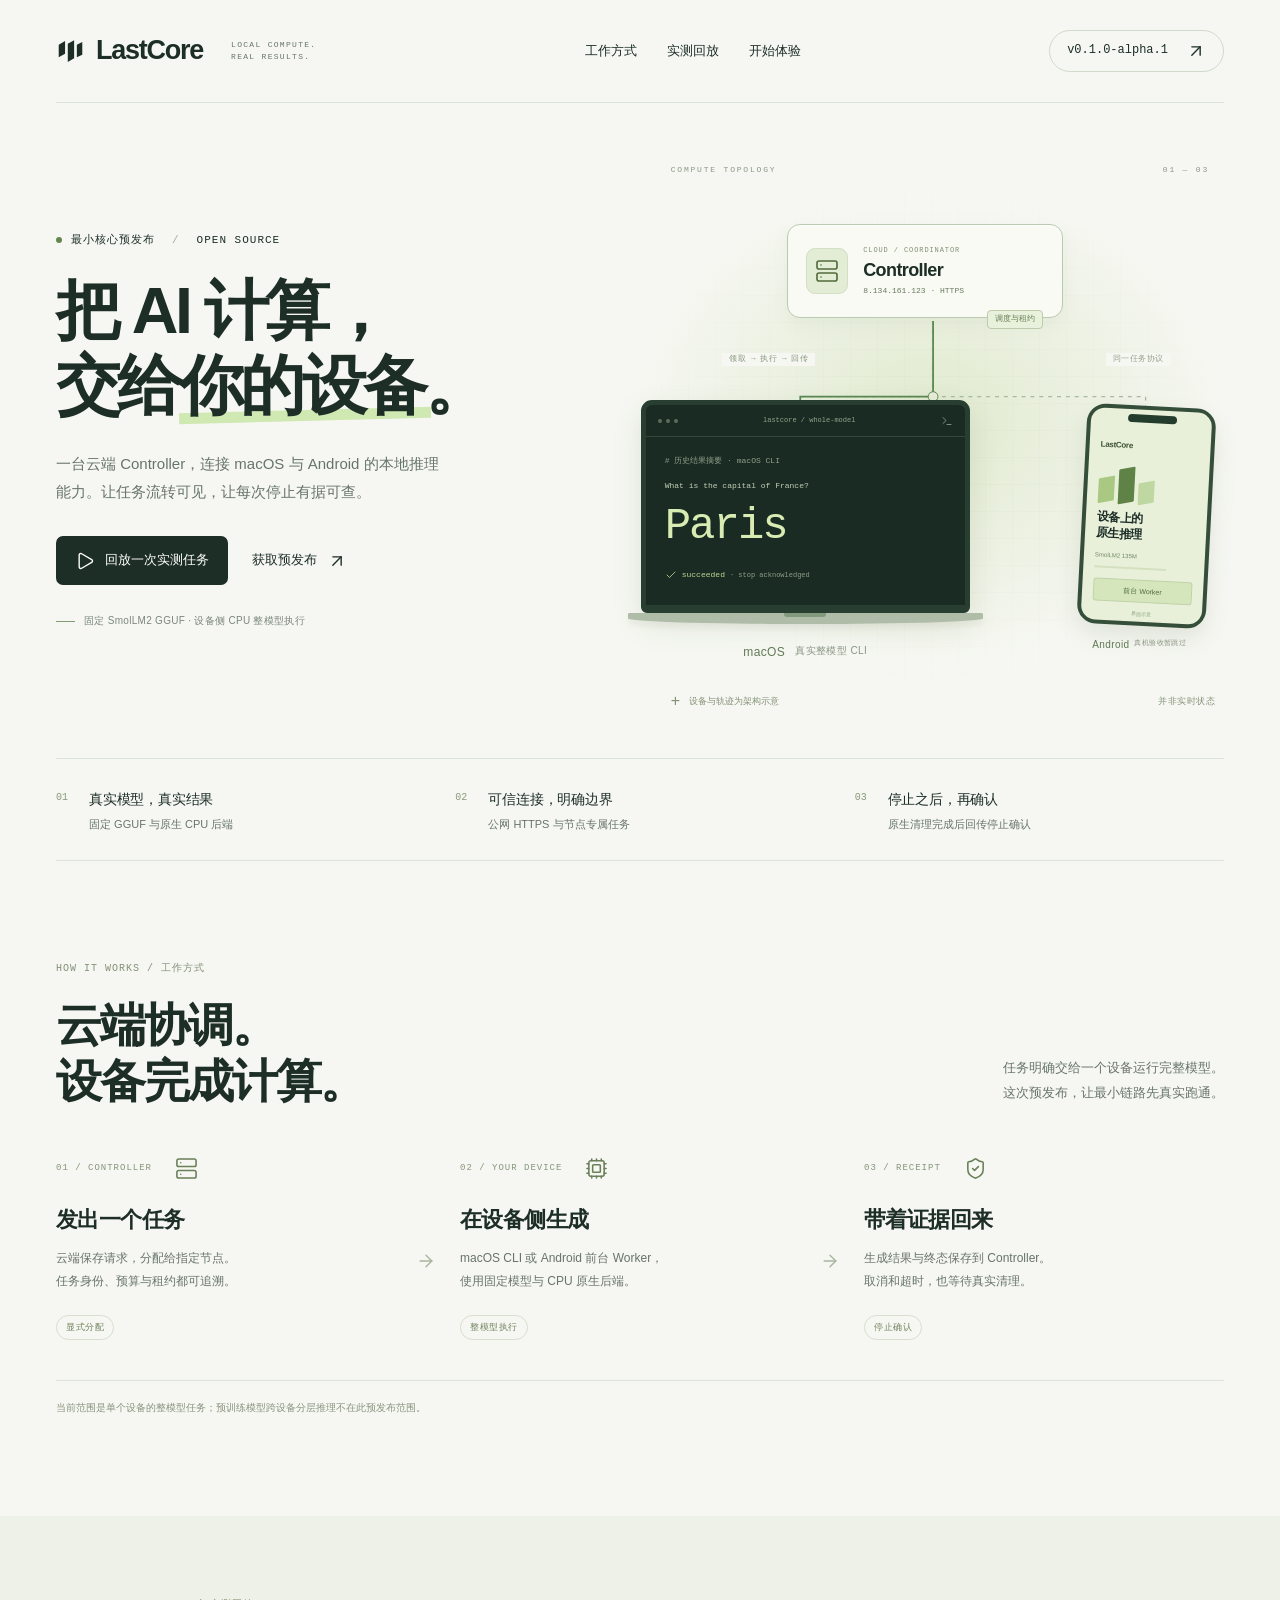
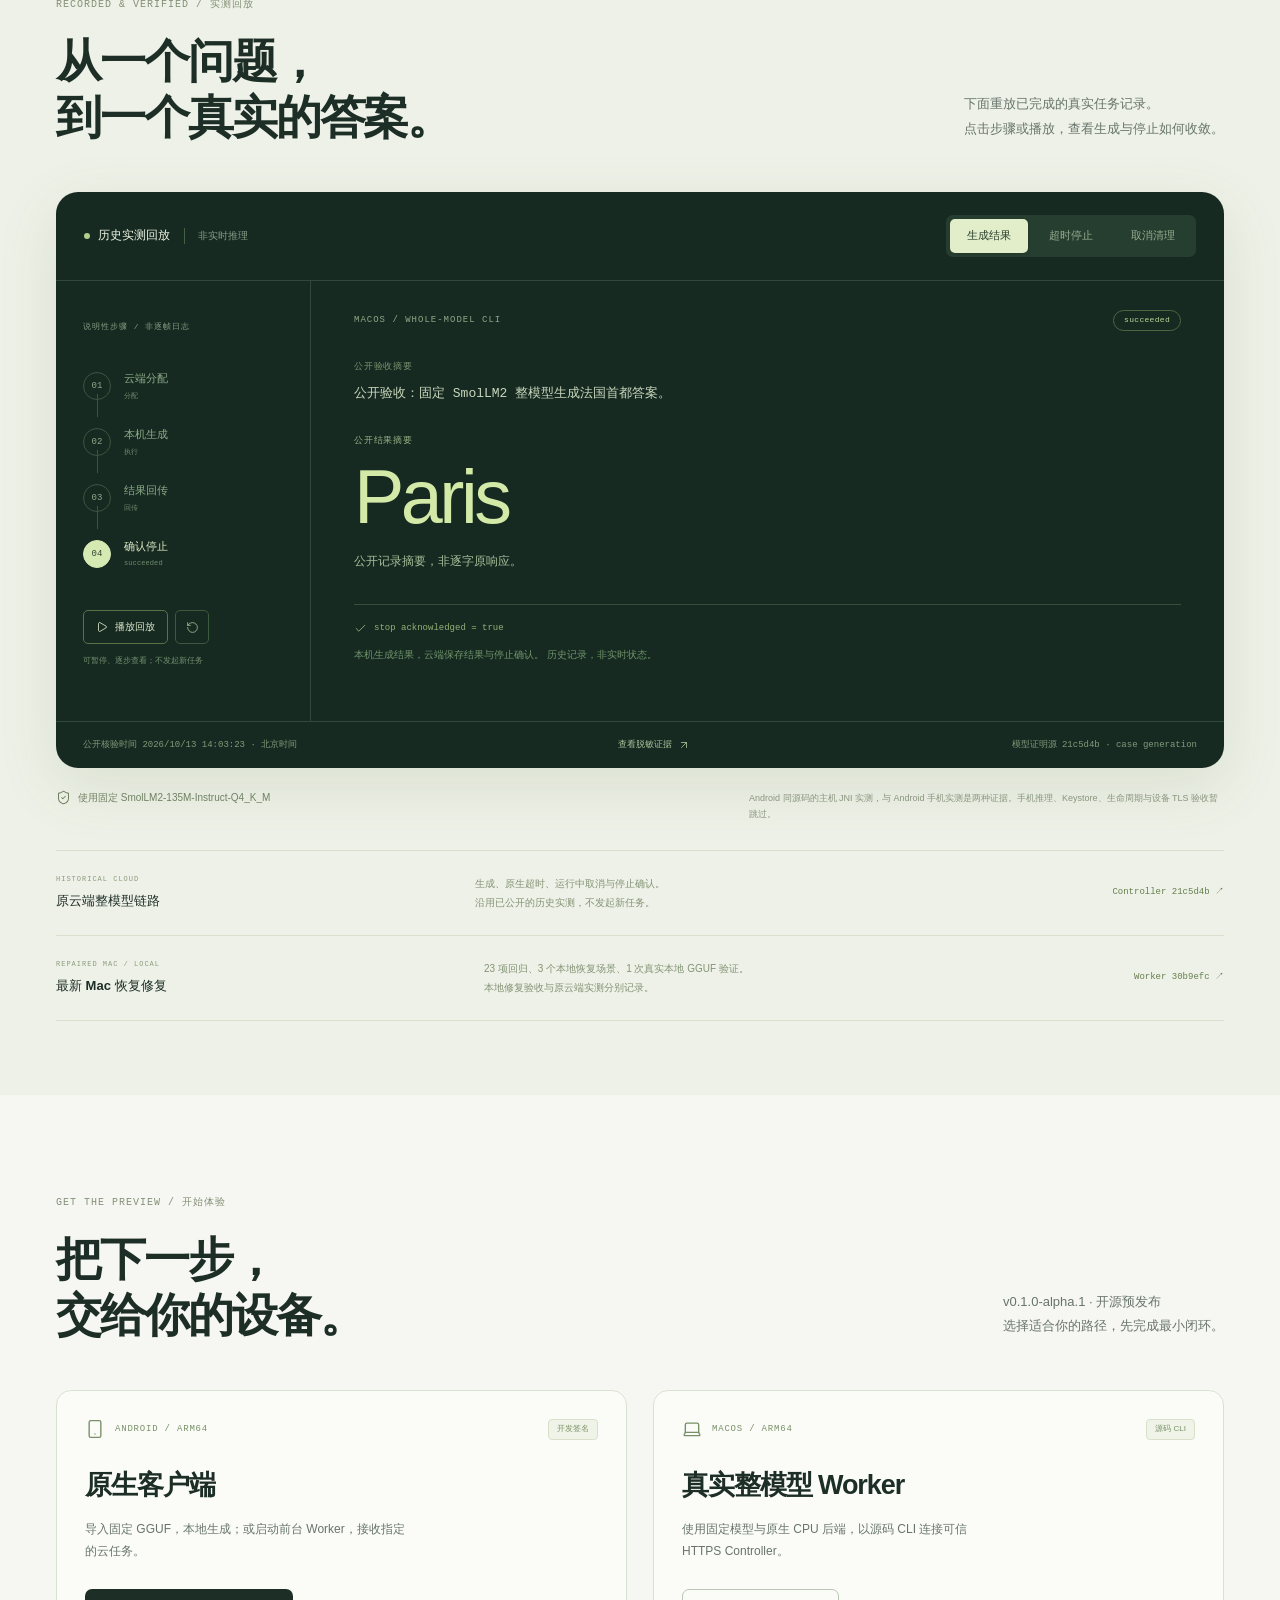
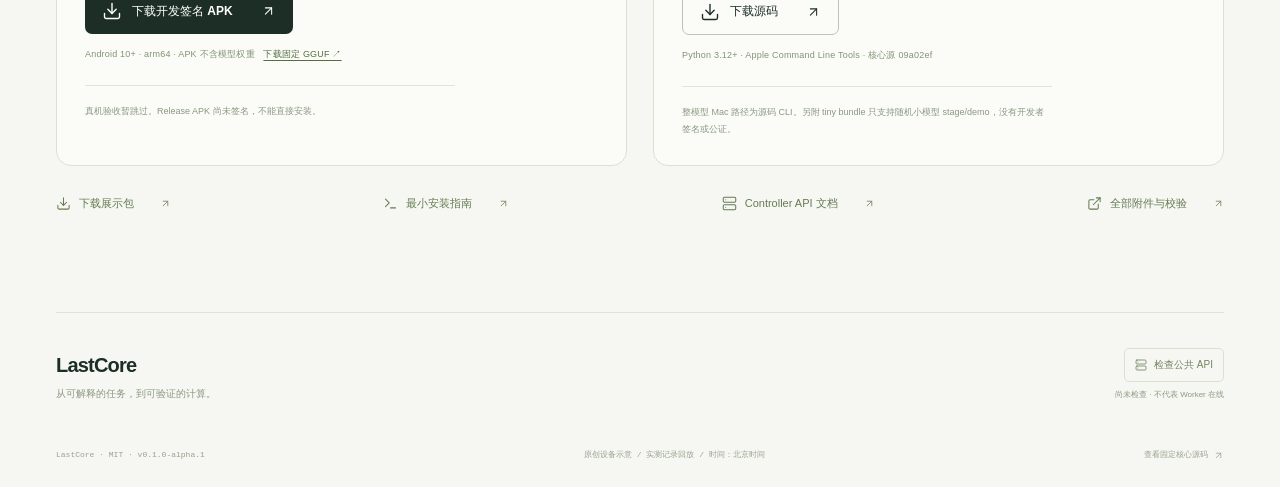
==== commit 027aefe5: "docs(demo): make historical replay explicit in primary action" ====
--- a/demo/index.html
+++ b/demo/index.html
@@ -30,7 +30,7 @@
 >
   <path d="M5 5a2 2 0 0 1 3.008-1.728l11.997 6.998a2 2 0 0 1 .003 3.458l-12 7A2 2 0 0 1 5 19z" />
 </svg>
- 看一遍真实任务</a><a class="button text-button" href="#download">获取预发布 <svg aria-hidden="true" focusable="false" class="icon "
+ 回放一次实测任务</a><a class="button text-button" href="#download">获取预发布 <svg aria-hidden="true" focusable="false" class="icon "
   xmlns="http://www.w3.org/2000/svg"
   width="24"
   height="24"
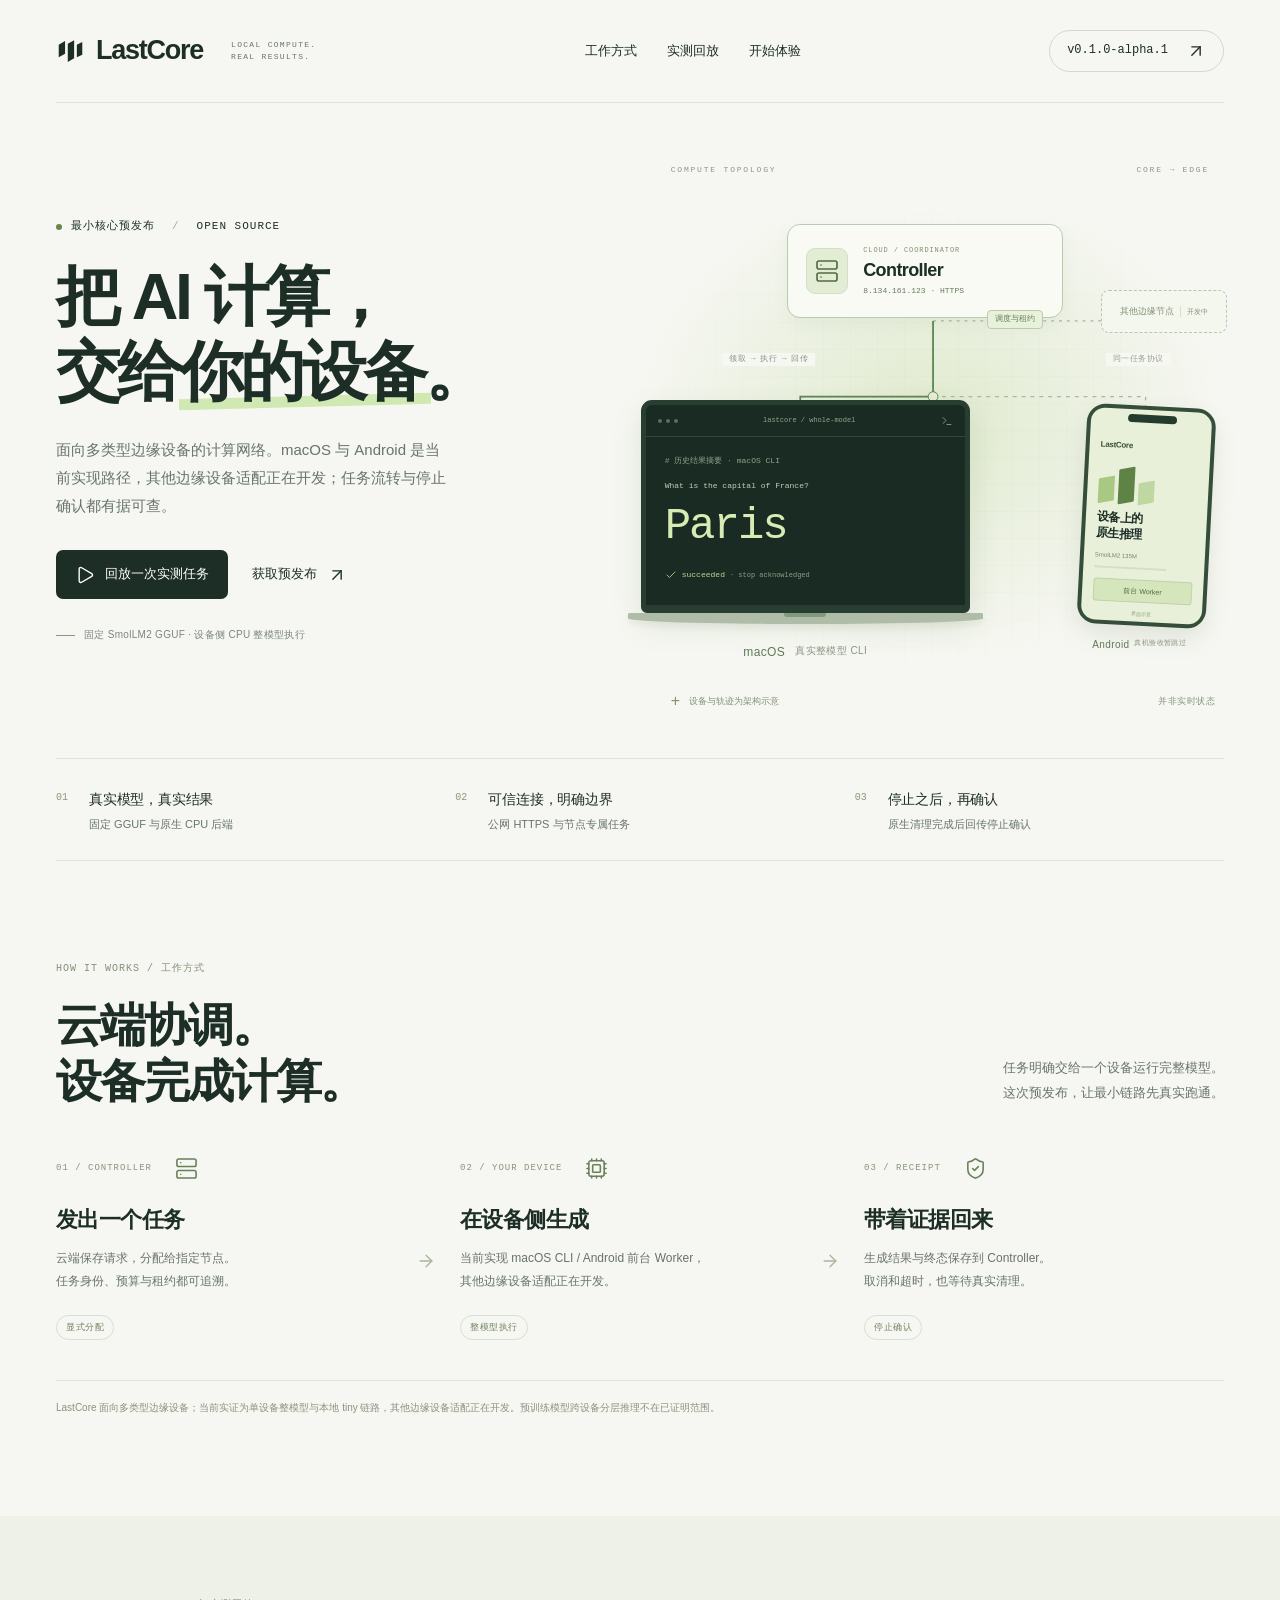
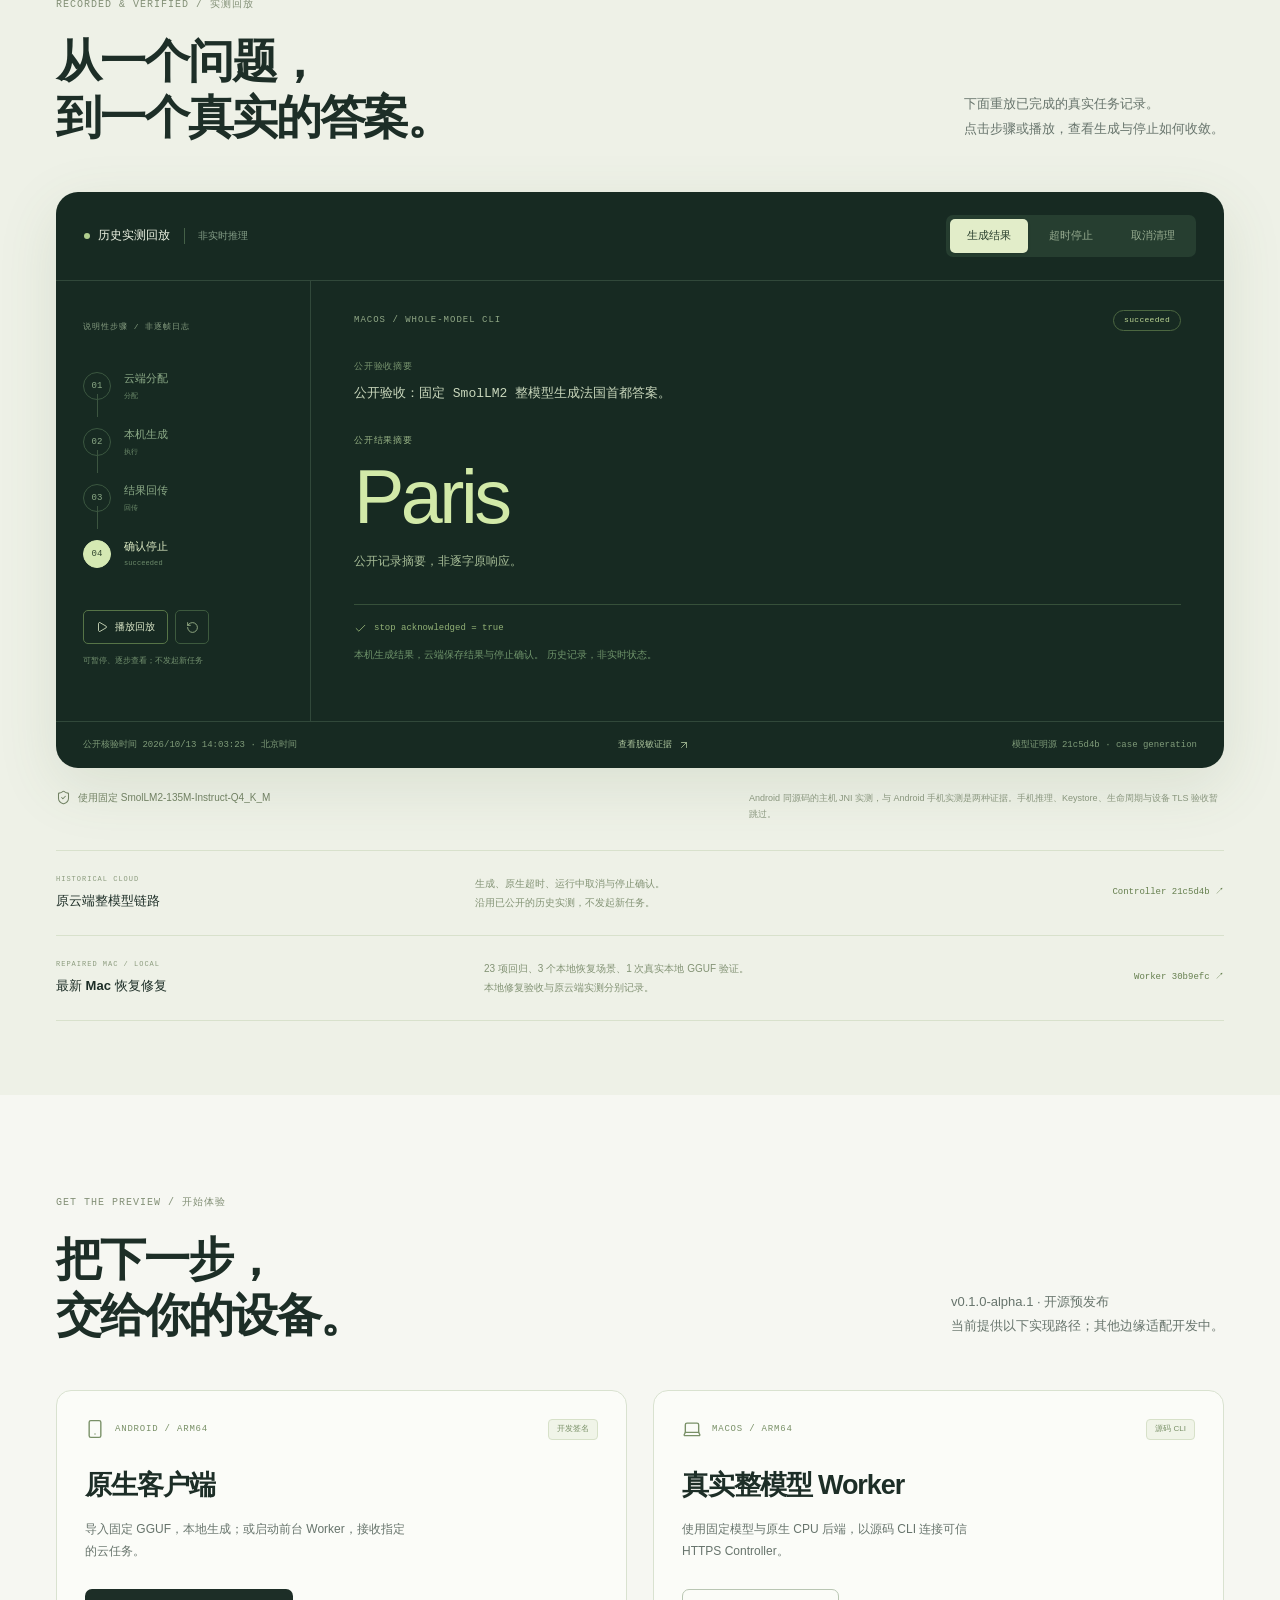
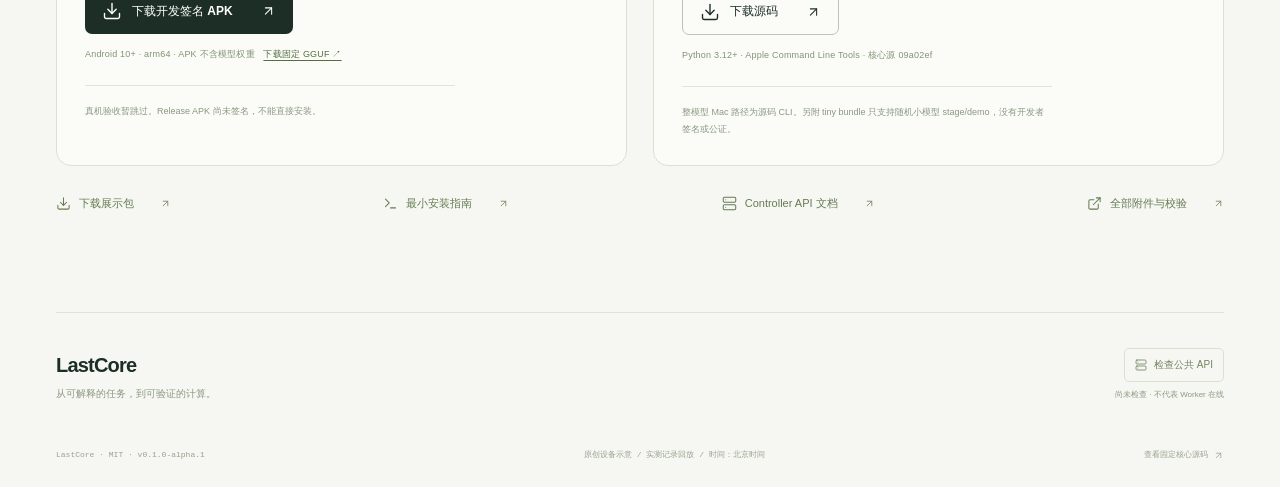
==== commit 63a5c9f0: "docs(demo): show multi-type edge network and developing adapters" ====
--- a/demo/index.html
+++ b/demo/index.html
@@ -17,7 +17,7 @@
 </svg>
 </a></header>
 <main id="main">
-<section class="hero wrap" id="overview"><div class="hero-copy"><div class="eyebrow"><span class="status-dot"></span> 最小核心预发布 <span class="eyebrow-slash">/</span> OPEN SOURCE</div><h1>把 AI 计算，<br>交给<span class="word-accent">你的设备<span class="accent-line"></span></span>。</h1><p class="hero-intro">一台云端 Controller，连接 macOS 与 Android 的本地推理能力。让任务流转可见，让每次停止有据可查。</p><div class="hero-actions"><a class="button primary" href="#replay"><svg aria-hidden="true" focusable="false" class="icon "
+<section class="hero wrap" id="overview"><div class="hero-copy"><div class="eyebrow"><span class="status-dot"></span> 最小核心预发布 <span class="eyebrow-slash">/</span> OPEN SOURCE</div><h1>把 AI 计算，<br>交给<span class="word-accent">你的设备<span class="accent-line"></span></span>。</h1><p class="hero-intro">面向多类型边缘设备的计算网络。macOS 与 Android 是当前实现路径，其他边缘设备适配正在开发；任务流转与停止确认都有据可查。</p><div class="hero-actions"><a class="button primary" href="#replay"><svg aria-hidden="true" focusable="false" class="icon "
   xmlns="http://www.w3.org/2000/svg"
   width="24"
   height="24"
@@ -45,7 +45,7 @@
   <path d="M7 17 17 7" />
 </svg>
 </a></div><div class="hero-note"><span class="tiny-line"></span> 固定 SmolLM2 GGUF · 设备侧 CPU 整模型执行</div></div>
-<div class="compute-visual" role="img" aria-label="架构示意：云端Controller把整模型任务交给Mac或Android设备，设备生成结果并回传。Android画面是示意，真机验收暂跳过。"><div class="visual-grid"></div><div class="visual-topline"><span>COMPUTE TOPOLOGY</span><span>01 — 03</span></div><svg class="routes" viewBox="0 0 600 510" aria-hidden="true"><path d="M304 139V216H169V287M304 216H520V286" fill="none" stroke="#a7b8a6" stroke-width="1.3" stroke-dasharray="4 5"/><path class="route-highlight" d="M304 139V216H169V287" fill="none" stroke="#5a8852" stroke-width="1.8"/><circle cx="304" cy="216" r="5" fill="#e8ecd9" stroke="#5a8852"/><circle cx="169" cy="284" r="4" fill="#5a8852"/><circle cx="520" cy="284" r="4" fill="#a7b8a6"/></svg>
+<div class="compute-visual" role="img" aria-label="架构示意：云端Controller面向多类型边缘设备。Mac与Android是当前实现路径，其他边缘节点适配正在开发。Android画面是示意，真机验收暂跳过。"><div class="visual-grid"></div><div class="visual-topline"><span>COMPUTE TOPOLOGY</span><span>CORE → EDGE</span></div><svg class="routes" viewBox="0 0 600 510" aria-hidden="true"><path d="M304 139V216H169V287M304 216H520V286" fill="none" stroke="#a7b8a6" stroke-width="1.3" stroke-dasharray="4 5"/><path class="edge-route-wide" d="M304 139H485" fill="none" stroke="#a7b8a6" stroke-width="1.3" stroke-dasharray="3 5"/><path class="edge-route-mobile" d="M304 202H420" fill="none" stroke="#a7b8a6" stroke-width="1.3" stroke-dasharray="3 5"/><path class="route-highlight" d="M304 139V216H169V287" fill="none" stroke="#5a8852" stroke-width="1.8"/><circle cx="304" cy="216" r="5" fill="#e8ecd9" stroke="#5a8852"/><circle cx="169" cy="284" r="4" fill="#5a8852"/><circle cx="520" cy="284" r="4" fill="#a7b8a6"/></svg>
 <div class="controller-device"><div class="controller-icon"><svg aria-hidden="true" focusable="false" class="icon "
   xmlns="http://www.w3.org/2000/svg"
   width="24"
@@ -63,7 +63,7 @@
   <line x1="6" x2="6.01" y1="18" y2="18" />
 </svg>
 </div><div><span class="device-overline">CLOUD / COORDINATOR</span><strong>Controller</strong><span class="controller-address">8.134.161.123 · HTTPS</span></div><span class="device-chip">调度与租约</span></div>
-<div class="route-label route-first">领取 → 执行 → 回传</div><div class="route-label route-second">同一任务协议</div>
+<div class="edge-development"><strong>其他边缘节点</strong><span>开发中</span></div><div class="route-label route-first">领取 → 执行 → 回传</div><div class="route-label route-second">同一任务协议</div>
 <div class="mac-device"><div class="mac-screen"><div class="window-bar"><span class="window-dots"><b></b><b></b><b></b></span><span>lastcore / whole-model</span><svg aria-hidden="true" focusable="false" class="icon "
   xmlns="http://www.w3.org/2000/svg"
   width="24"
@@ -151,7 +151,7 @@
   <rect x="4" y="4" width="16" height="16" rx="2" />
   <rect x="8" y="8" width="8" height="8" rx="1" />
 </svg>
-</div><h3>在设备侧生成</h3><p>macOS CLI 或 Android 前台 Worker，<br>使用固定模型与 CPU 原生后端。</p><span class="flow-tag">整模型执行</span></article><span class="flow-arrow"><svg aria-hidden="true" focusable="false" class="icon "
+</div><h3>在设备侧生成</h3><p>当前实现 macOS CLI / Android 前台 Worker，<br>其他边缘设备适配正在开发。</p><span class="flow-tag">整模型执行</span></article><span class="flow-arrow"><svg aria-hidden="true" focusable="false" class="icon "
   xmlns="http://www.w3.org/2000/svg"
   width="24"
   height="24"
@@ -179,7 +179,7 @@
   <path d="M20 13c0 5-3.5 7.5-7.66 8.95a1 1 0 0 1-.67-.01C7.5 20.5 4 18 4 13V6a1 1 0 0 1 1-1c2 0 4.5-1.2 6.24-2.72a1.17 1.17 0 0 1 1.52 0C14.51 3.81 17 5 19 5a1 1 0 0 1 1 1z" />
   <path d="m9 12 2 2 4-4" />
 </svg>
-</div><h3>带着证据回来</h3><p>生成结果与终态保存到 Controller。<br>取消和超时，也等待真实清理。</p><span class="flow-tag">停止确认</span></article></div><p class="scope-note">当前范围是单个设备的整模型任务；预训练模型跨设备分层推理不在此预发布范围。</p></section>
+</div><h3>带着证据回来</h3><p>生成结果与终态保存到 Controller。<br>取消和超时，也等待真实清理。</p><span class="flow-tag">停止确认</span></article></div><p class="scope-note">LastCore 面向多类型边缘设备；当前实证为单设备整模型与本地 tiny 链路，其他边缘设备适配正在开发。预训练模型跨设备分层推理不在已证明范围。</p></section>
 <section class="replay-section section-space" id="replay"><div class="wrap"><div class="section-heading"><div><span class="eyebrow muted">RECORDED & VERIFIED / 实测回放</span><h2>从一个问题，<br>到一个真实的答案。</h2></div><p>下面重放已完成的真实任务记录。<br>点击步骤或播放，查看生成与停止如何收敛。</p></div><div class="replay-shell"><div class="replay-top"><div class="history-label"><span class="status-dot"></span> 历史实测回放 <span>非实时推理</span></div><div class="replay-tabs" role="tablist" aria-label="实测场景"><button id="tab-generation" role="tab" aria-selected="true" aria-controls="replay-panel" data-case="generation">生成结果</button><button id="tab-timeout" role="tab" aria-selected="false" aria-controls="replay-panel" data-case="timeout">超时停止</button><button id="tab-cancel" role="tab" aria-selected="false" aria-controls="replay-panel" data-case="cancel">取消清理</button></div></div><div class="replay-layout" id="replay-panel" role="tabpanel" aria-labelledby="tab-generation"><div class="replay-sidebar"><span class="small-label">说明性步骤 / 非逐帧日志</span><ol class="replay-steps" id="replay-steps"></ol><div class="play-controls"><button id="play-replay" class="play-button"><svg aria-hidden="true" focusable="false" class="icon "
   xmlns="http://www.w3.org/2000/svg"
   width="24"
@@ -249,7 +249,7 @@
   <path d="m9 12 2 2 4-4" />
 </svg>
  使用固定 SmolLM2-135M-Instruct-Q4_K_M</span><p>Android 同源码的主机 JNI 实测，与 Android 手机实测是两种证据。手机推理、Keystore、生命周期与设备 TLS 验收暂跳过。</p></div><div class="verification-matrix" aria-label="不同来源的验证范围"><article><div class="verification-title"><span>HISTORICAL CLOUD</span><strong>原云端整模型链路</strong></div><p>生成、原生超时、运行中取消与停止确认。<br>沿用已公开的历史实测，不发起新任务。</p><a href="https://github.com/7onytang/LastCore/releases/download/v0.1.0-alpha.1/ACCEPTANCE.txt" target="_blank" rel="noopener">Controller 21c5d4b ↗</a></article><article><div class="verification-title"><span>REPAIRED MAC / LOCAL</span><strong>最新 Mac 恢复修复</strong></div><p>23 项回归、3 个本地恢复场景、1 次真实本地 GGUF 验证。<br>本地修复验收与原云端实测分别记录。</p><a href="https://github.com/7onytang/LastCore/blob/09a02efa3569057d7a5ed0b2df5b817c13e77bb5/submission/evidence/mac-worker-30b9efc-local.json" target="_blank" rel="noopener">Worker 30b9efc ↗</a></article></div></div></section>
-<section class="download-section wrap section-space" id="download"><div class="section-heading"><div><span class="eyebrow muted">GET THE PREVIEW / 开始体验</span><h2>把下一步，<br>交给你的设备。</h2></div><p>v0.1.0-alpha.1 · 开源预发布<br>选择适合你的路径，先完成最小闭环。</p></div><div class="download-grid"><article class="download-card"><div class="download-platform"><svg aria-hidden="true" focusable="false" class="icon "
+<section class="download-section wrap section-space" id="download"><div class="section-heading"><div><span class="eyebrow muted">GET THE PREVIEW / 开始体验</span><h2>把下一步，<br>交给你的设备。</h2></div><p>v0.1.0-alpha.1 · 开源预发布<br>当前提供以下实现路径；其他边缘适配开发中。</p></div><div class="download-grid"><article class="download-card"><div class="download-platform"><svg aria-hidden="true" focusable="false" class="icon "
   xmlns="http://www.w3.org/2000/svg"
   width="24"
   height="24"
--- a/demo/styles.css
+++ b/demo/styles.css
@@ -15,3 +15,7 @@
 @media(max-width:900px){.compute-visual{height:535px}.visual-caption{top:507px;left:35px;right:25px;font-size:8px}}
 @media(max-width:600px){.compute-visual{height:381px}.visual-caption{top:362px;left:6px;right:0;font-size:7px;line-height:1.5}.device-caption{font-size:9px}.device-caption span{font-size:7px}.phone-device .device-caption{font-size:8px}.phone-device .device-caption span{font-size:5px}.replay-footer{font-size:7px}.replay-footer span:last-child{font-size:7px}}
 .verification-matrix{margin-top:27px;border-top:1px solid #d8e1cc}.verification-matrix article{display:grid;grid-template-columns:1fr 1.55fr auto;align-items:center;gap:24px;padding:23px 0;border-bottom:1px solid #d8e1cc}.verification-title span{display:block;font-size:7px;font-family:var(--mono);letter-spacing:1px;color:#8c9c7e}.verification-title strong{display:block;font-size:13px;font-weight:550;margin-top:6px}.verification-matrix p{font-size:10px;line-height:1.9;color:#839375}.verification-matrix a{font-size:9px;font-family:var(--mono);color:#657f4e;white-space:nowrap}@media(max-width:900px){.verification-matrix article{gap:16px;grid-template-columns:1fr 1.45fr}.verification-matrix a{grid-column:2;justify-self:start}.verification-matrix p{font-size:9px}.verification-title strong{font-size:12px}}@media(max-width:600px){.verification-matrix{margin-top:22px}.verification-matrix article{grid-template-columns:1fr;padding-block:20px;gap:12px}.verification-title strong{font-size:13px}.verification-matrix p{font-size:10px}.verification-matrix a{grid-column:1;font-size:8px}}
+/* Future edge adapters are explicitly developmental, not verified devices. */
+.edge-development{position:absolute;top:130px;right:-3px;width:126px;min-height:43px;padding:10px 8px;border:1px dashed #b8c6ac;border-radius:8px;background:#f4f7ee;display:flex;align-items:center;justify-content:center;gap:6px;color:#839277}.edge-development strong{font-size:9px;font-weight:500;white-space:nowrap}.edge-development span{font-size:7px;border-left:1px solid #d6dfcc;padding-left:6px;white-space:nowrap}.edge-route-mobile{display:none}
+@media(min-width:1500px){.edge-development{top:138px}}
+@media(max-width:600px){.edge-development{top:126px;right:0;width:109px;min-height:34px;padding:8px 6px;gap:4px;border-radius:6px}.edge-development strong{font-size:8px}.edge-development span{font-size:6px;padding-left:4px}.edge-route-wide{display:none}.edge-route-mobile{display:block}.route-second{display:none}}
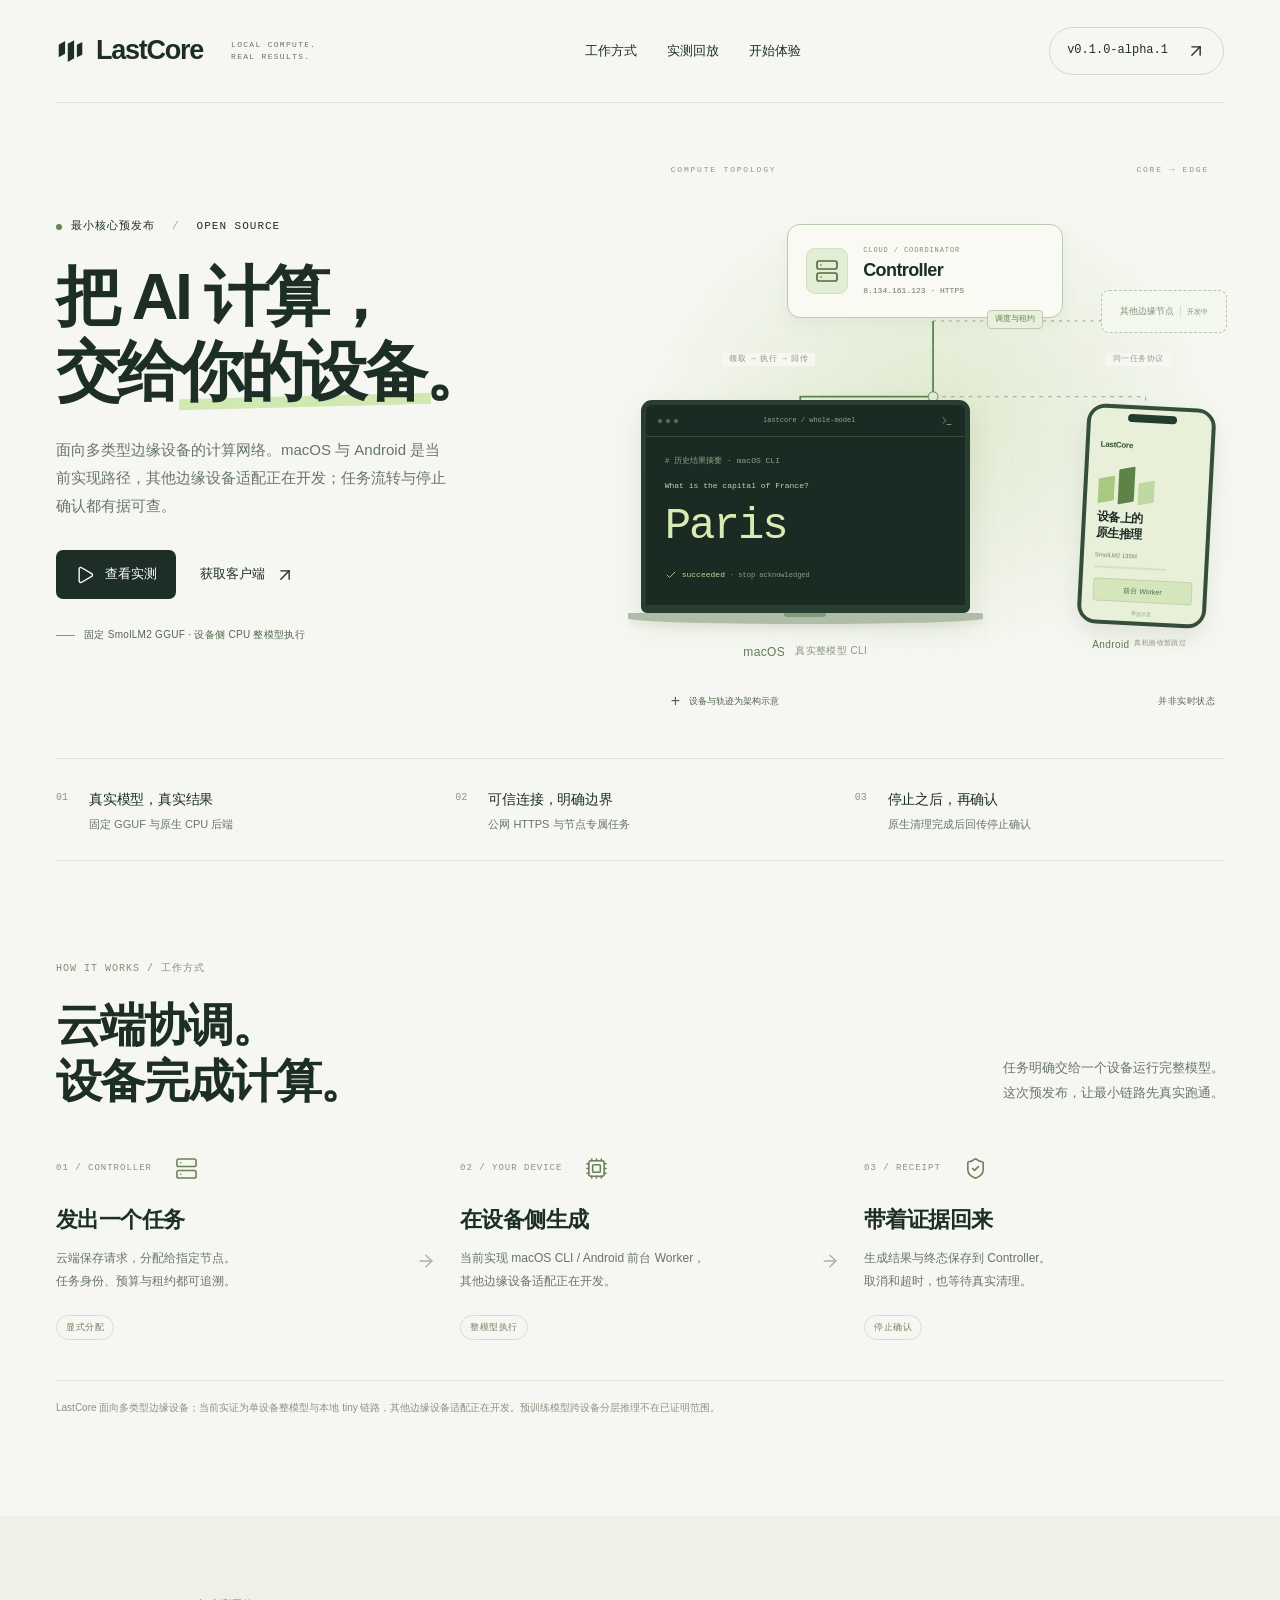
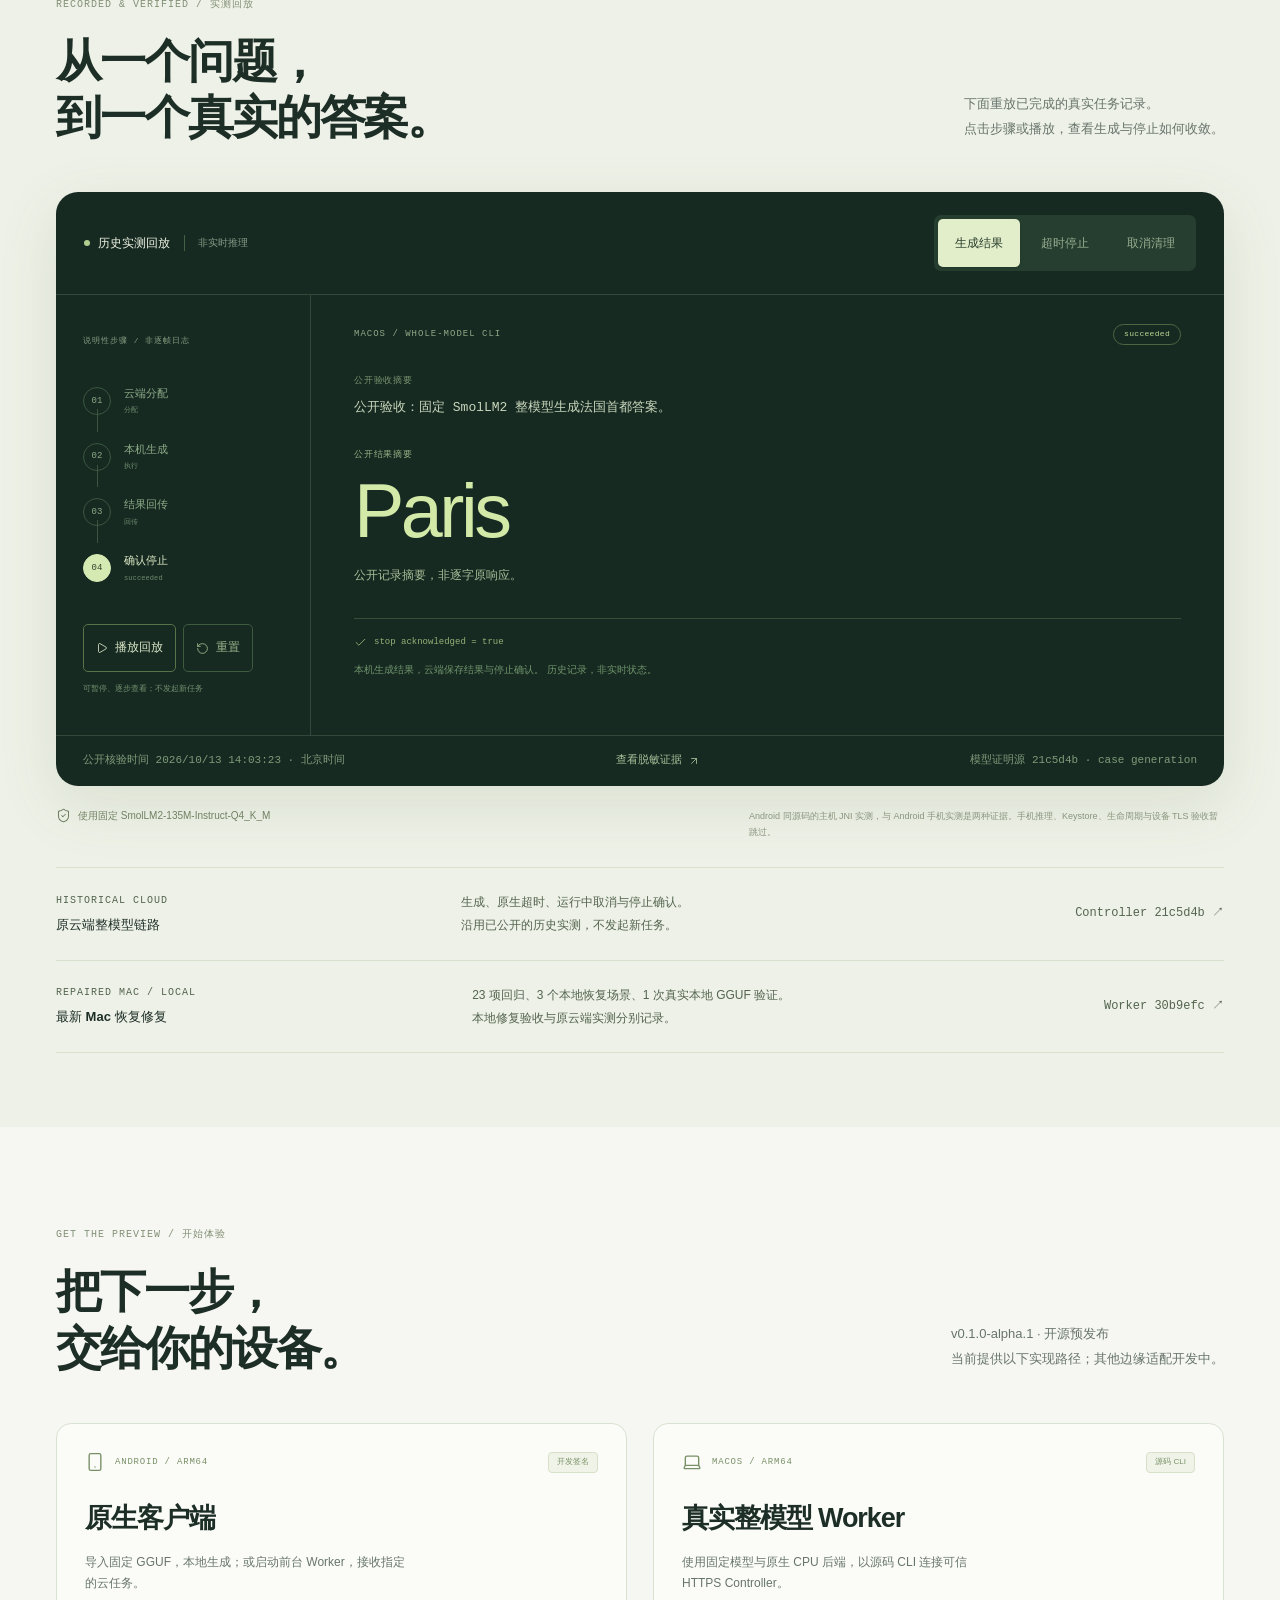
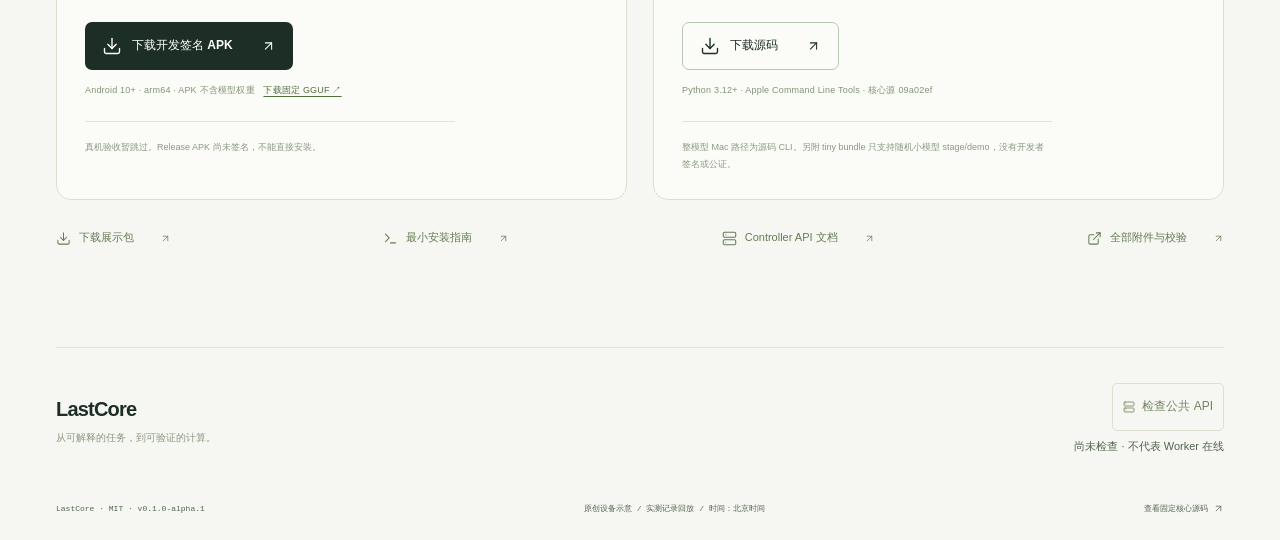
==== commit 1760373d: "refactor(ui): simplify primary actions and mode-based workflows" ====
--- a/demo/index.html
+++ b/demo/index.html
@@ -30,7 +30,7 @@
 >
   <path d="M5 5a2 2 0 0 1 3.008-1.728l11.997 6.998a2 2 0 0 1 .003 3.458l-12 7A2 2 0 0 1 5 19z" />
 </svg>
- 回放一次实测任务</a><a class="button text-button" href="#download">获取预发布 <svg aria-hidden="true" focusable="false" class="icon "
+ 查看实测</a><a class="button text-button" href="#download">获取客户端 <svg aria-hidden="true" focusable="false" class="icon "
   xmlns="http://www.w3.org/2000/svg"
   width="24"
   height="24"
@@ -207,7 +207,7 @@
   <path d="M3 12a9 9 0 1 0 9-9 9.75 9.75 0 0 0-6.74 2.74L3 8" />
   <path d="M3 3v5h5" />
 </svg>
-</button></div><span class="play-note">可暂停、逐步查看；不发起新任务</span></div><div class="replay-output"><div class="output-top"><span id="replay-platform">MACOS / WHOLE-MODEL CLI</span><span id="replay-state" class="result-state">succeeded</span></div><div class="prompt-label">公开验收摘要</div><p id="replay-prompt" class="replay-prompt"></p><div class="result-label" id="result-label">结果已保存</div><div class="result-word" id="replay-result">Paris.</div><p class="result-quote" id="replay-quote"></p><div class="receipt-line"><span><svg aria-hidden="true" focusable="false" class="icon "
+<span>重置</span></button></div><span class="play-note">可暂停、逐步查看；不发起新任务</span></div><div class="replay-output"><div class="output-top"><span id="replay-platform">MACOS / WHOLE-MODEL CLI</span><span id="replay-state" class="result-state">succeeded</span></div><div class="prompt-label">公开验收摘要</div><p id="replay-prompt" class="replay-prompt"></p><div class="result-label" id="result-label">结果已保存</div><div class="result-word" id="replay-result">Paris.</div><p class="result-quote" id="replay-quote"></p><div class="receipt-line"><span><svg aria-hidden="true" focusable="false" class="icon "
   xmlns="http://www.w3.org/2000/svg"
   width="24"
   height="24"
--- a/demo/styles.css
+++ b/demo/styles.css
@@ -19,3 +19,19 @@
 .edge-development{position:absolute;top:130px;right:-3px;width:126px;min-height:43px;padding:10px 8px;border:1px dashed #b8c6ac;border-radius:8px;background:#f4f7ee;display:flex;align-items:center;justify-content:center;gap:6px;color:#839277}.edge-development strong{font-size:9px;font-weight:500;white-space:nowrap}.edge-development span{font-size:7px;border-left:1px solid #d6dfcc;padding-left:6px;white-space:nowrap}.edge-route-mobile{display:none}
 @media(min-width:1500px){.edge-development{top:138px}}
 @media(max-width:600px){.edge-development{top:126px;right:0;width:109px;min-height:34px;padding:8px 6px;gap:4px;border-radius:6px}.edge-development strong{font-size:8px}.edge-development span{font-size:6px;padding-left:4px}.edge-route-wide{display:none}.edge-route-mobile{display:block}.route-second{display:none}}
+
+/* Shared LastCore interaction tokens: marketing uses paper; control surfaces use ink. */
+:root{--lc-accent:#d7ecb4;--lc-ink:#1d2e27;--lc-touch:48px;--lc-focus:#5a7846}
+.site-header nav a,.nav-release{min-height:var(--lc-touch);display:inline-flex;align-items:center}
+.button,.replay-tabs button,.replay-steps button,.play-button,.reset-button,.service-check button{min-height:var(--lc-touch)}
+.reset-button{min-width:var(--lc-touch)}
+.replay-tabs button{font-size:12px}.service-check button{font-size:12px}.play-button{font-size:12px}
+.hero-note,.visual-caption,.site-footer,.verification-title span,.verification-matrix p,.verification-matrix a{color:#53644f}
+.verification-matrix p,.verification-matrix a{font-size:12px}.verification-title span{font-size:10px}
+.service-check span{font-size:11px;color:#53644f}.replay-footer{font-size:11px}
+.button:hover{transform:none}.button:active,.play-button:active,.reset-button:active{filter:brightness(.94)}
+@media(max-width:600px){.site-header nav{gap:14px}.replay-tabs{flex-wrap:wrap}.replay-tabs button{padding:8px 10px;font-size:12px}.service-check{max-width:190px}.service-check span{font-size:10px}.site-footer{font-size:10px}.replay-footer,.replay-footer span:last-child{font-size:10px}.verification-matrix p{font-size:12px}.verification-matrix a{font-size:11px}}
+
+/* Short, visible action labels; reset is no longer icon-only. */
+.reset-button{width:auto;display:inline-flex;align-items:center;justify-content:center;gap:7px;padding:8px 12px;font-size:12px}
+.replay-steps button:focus-visible{outline:2px solid var(--lc-accent);outline-offset:3px}
